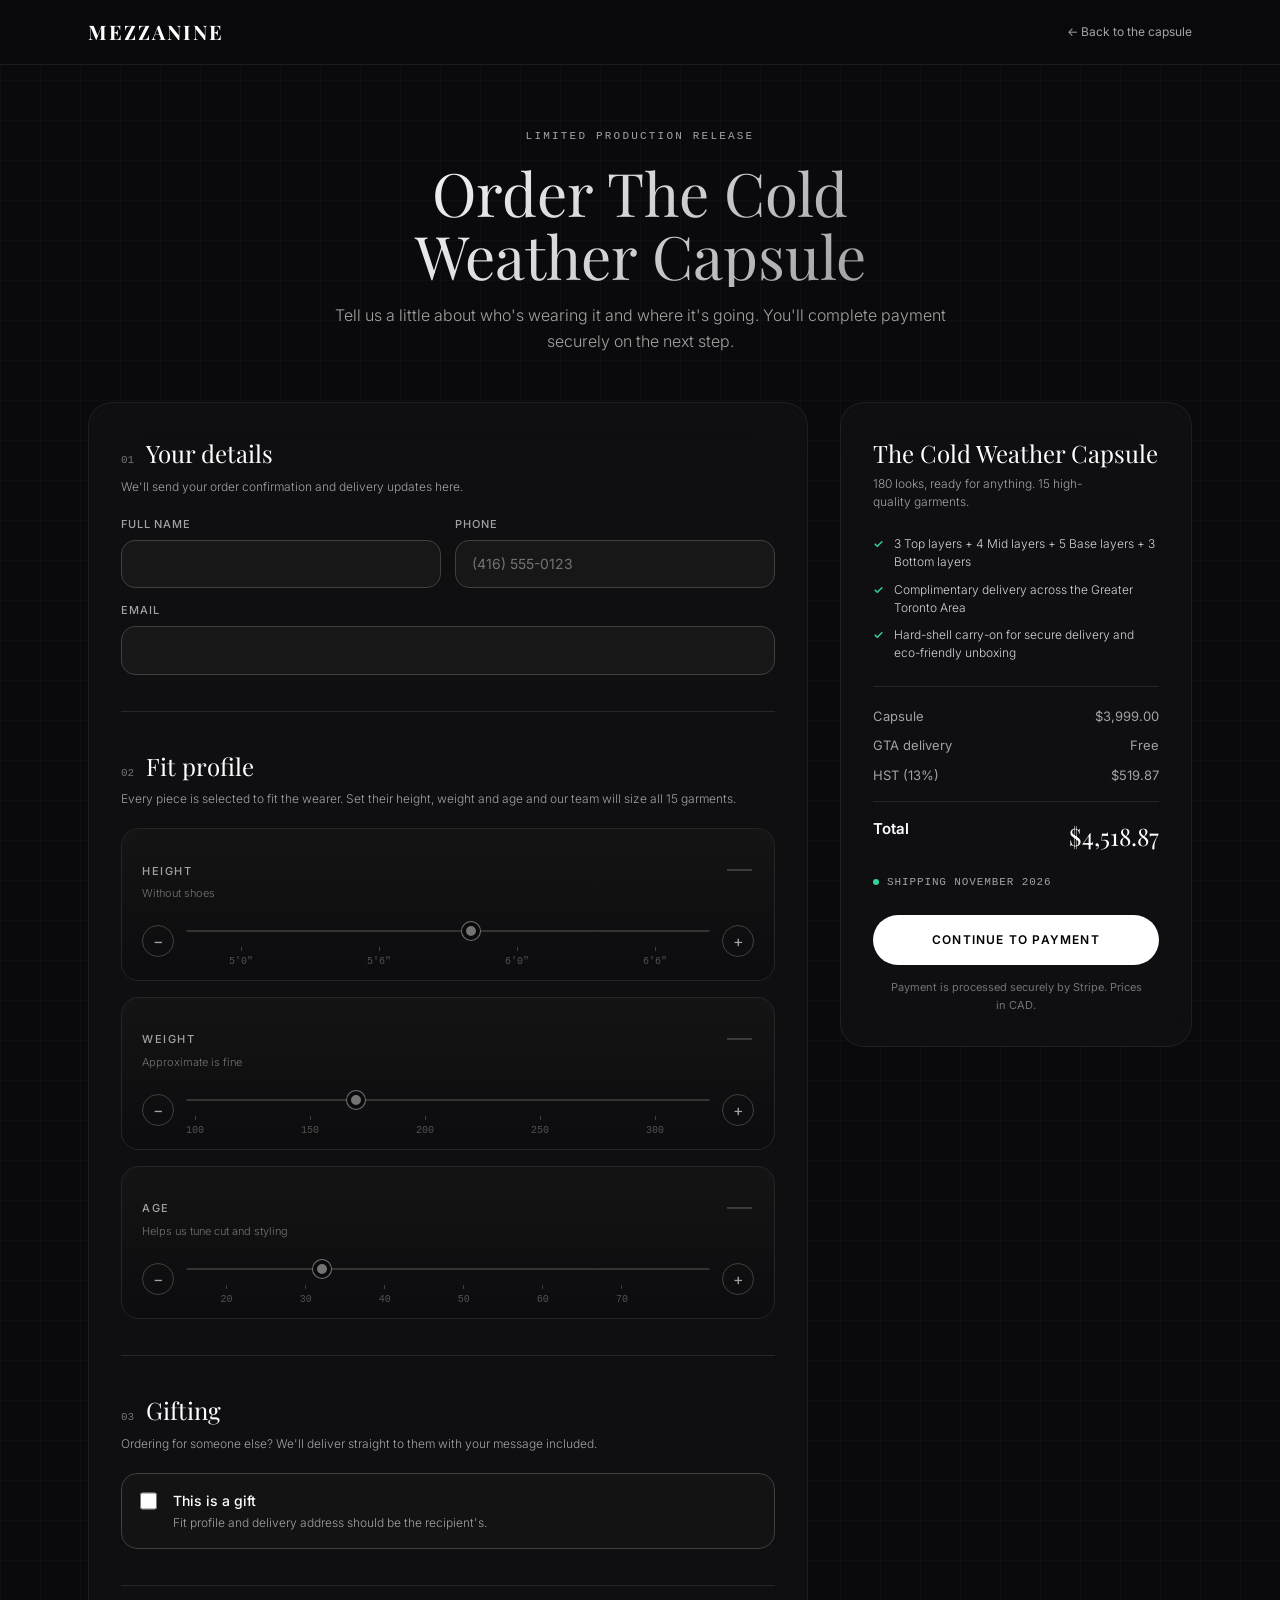
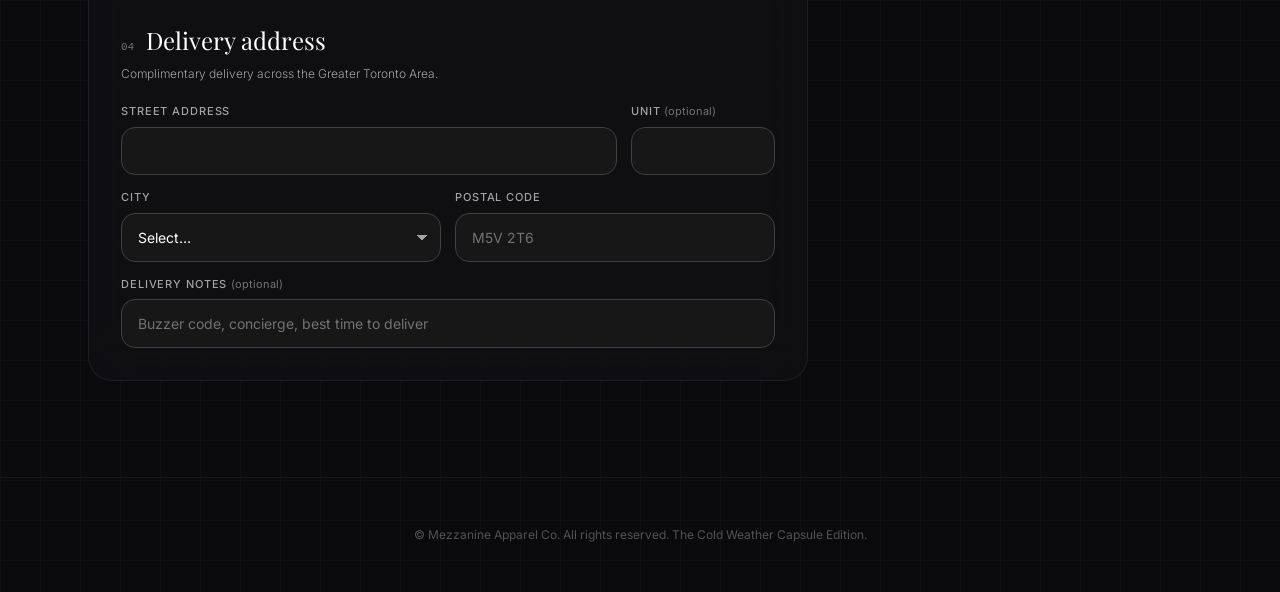
==== order.html @ 104a698f "Add files via upload" ====
<!DOCTYPE html>
<html lang="en">
<head>
    <meta charset="UTF-8">
    <meta name="robots" content="noindex, nofollow">
    <meta name="viewport" content="width=device-width, initial-scale=1.0">
    <title>Order — Mezzanine Cold Weather Capsule</title>
    <link rel="preconnect" href="https://fonts.googleapis.com">
    <link rel="preconnect" href="https://fonts.gstatic.com" crossorigin>
    <link href="https://fonts.googleapis.com/css2?family=Instrument+Serif:ital@0;1&family=Inter:wght@300;400;500;600;700&family=Playfair+Display:ital,wght@0,400;0,600;0,700;1,400&display=swap" rel="stylesheet">
    <link rel="stylesheet" href="styles.css">
    <style>
        /* Order page layout — self-contained so it doesn't depend on Tailwind classes missing from the compiled styles.css */
        .o-nav { position: sticky; top: 0; z-index: 50; }
        .o-nav-inner { max-width: 72rem; margin: 0 auto; padding: 0 1.5rem; height: 4rem; display: flex; align-items: center; justify-content: space-between; font-size: 12px; }
        .o-brand { font-family: 'Playfair Display', serif; font-size: 1.25rem; letter-spacing: .1em; font-weight: 700; color: #fff; }
        .o-back { color: #a3a3a3; transition: color .2s; }
        .o-back:hover { color: #fff; }

        .o-wrap { max-width: 72rem; margin: 0 auto; padding: 3.5rem 1.5rem 6rem; }
        .o-head { text-align: center; max-width: 40rem; margin: 0 auto 3rem; }
        .o-eyebrow { font-family: ui-monospace, SFMono-Regular, Menlo, monospace; font-size: 11px; letter-spacing: .2em; text-transform: uppercase; color: #a3a3a3; }
        .o-title { font-family: 'Playfair Display', serif; font-size: clamp(2.25rem, 6vw, 3.75rem); line-height: 1.05; margin: 1rem 0; }
        .o-sub { color: #a3a3a3; font-weight: 300; font-size: 1rem; line-height: 1.6; }

        .o-grid { display: grid; grid-template-columns: 1fr; gap: 2rem; align-items: start; }
        @media (min-width: 900px) { .o-grid { grid-template-columns: minmax(0, 1fr) 22rem; } .o-summary { position: sticky; top: 5.5rem; } }

        .o-card { border-radius: 1.5rem; padding: 2rem; }
        @media (max-width: 480px) { .o-card { padding: 1.5rem 1.25rem; } }
        .o-step + .o-step { margin-top: 2.25rem; padding-top: 2.25rem; border-top: 1px solid #262626; }
        .o-step-head { display: flex; align-items: baseline; gap: .75rem; margin-bottom: .35rem; }
        .o-step-num { font-family: ui-monospace, SFMono-Regular, Menlo, monospace; font-size: 11px; color: #737373; }
        .o-step-title { font-family: 'Playfair Display', serif; font-size: 1.5rem; color: #fff; }
        .o-step-note { font-size: 12px; color: #a3a3a3; font-weight: 300; margin-bottom: 1.25rem; line-height: 1.6; }

        .o-row { display: grid; gap: .875rem; grid-template-columns: 1fr; }
        .o-row + .o-row { margin-top: .875rem; }
        @media (min-width: 560px) {
            .o-row.c2 { grid-template-columns: 1fr 1fr; }
            .o-row.c3 { grid-template-columns: 1fr 1fr 1fr; }
            .o-row.c-addr { grid-template-columns: 1fr 9rem; }
        }
        .o-field label { display: block; font-size: 11px; letter-spacing: .08em; text-transform: uppercase; color: #a3a3a3; margin-bottom: .45rem; font-weight: 500; }
        .o-field .opt { text-transform: none; letter-spacing: 0; color: #737373; font-weight: 400; }
        .o-input { width: 100%; padding: .8rem 1rem; border-radius: .875rem; background: #171717; border: 1px solid #404040; color: #fff; font-size: 14px; font-family: inherit; transition: border-color .2s; -webkit-appearance: none; appearance: none; }
        .o-input::placeholder { color: #737373; }
        .o-input:focus { outline: none; border-color: #fff; }
        .o-input[aria-invalid="true"] { border-color: #f87171; }
        select.o-input { background-image: linear-gradient(45deg, transparent 50%, #a3a3a3 50%), linear-gradient(135deg, #a3a3a3 50%, transparent 50%); background-position: calc(100% - 18px) 50%, calc(100% - 13px) 50%; background-size: 5px 5px; background-repeat: no-repeat; padding-right: 2.25rem; }
        textarea.o-input { resize: vertical; min-height: 6rem; line-height: 1.5; }
        .o-unit { position: relative; }
        .o-unit .o-input { padding-right: 3rem; }
        .o-unit span { position: absolute; right: 1rem; top: 50%; transform: translateY(-50%); font-size: 12px; color: #737373; pointer-events: none; }
        .o-err { font-size: 12px; color: #f87171; margin-top: .4rem; display: none; }
        .o-err.show { display: block; }

        .o-toggle { display: flex; gap: 1rem; align-items: flex-start; padding: 1rem 1.1rem; border-radius: 1rem; border: 1px solid #404040; background: rgba(23,23,23,.6); cursor: pointer; transition: border-color .2s; }
        .o-toggle:hover { border-color: #737373; }
        .o-toggle input { width: 1.1rem; height: 1.1rem; margin-top: .15rem; accent-color: #fff; flex-shrink: 0; }
        .o-toggle strong { display: block; color: #fff; font-weight: 500; font-size: 14px; }
        .o-toggle small { display: block; color: #a3a3a3; font-weight: 300; font-size: 12px; margin-top: .2rem; line-height: 1.5; }
        .o-gift { display: none; margin-top: 1rem; }
        .o-gift.show { display: block; }
        .o-count { text-align: right; font-size: 11px; color: #737373; margin-top: .35rem; }

        .o-sum-title { font-family: 'Playfair Display', serif; font-size: 1.5rem; color: #fff; }
        .o-sum-sub { font-size: 12px; color: #a3a3a3; margin-top: .25rem; font-weight: 300; }
        .o-list { list-style: none; padding: 0; margin: 1.5rem 0; font-size: 12px; color: #d4d4d4; font-weight: 300; }
        .o-list li { display: flex; gap: .6rem; align-items: flex-start; }
        .o-list li + li { margin-top: .6rem; }
        .o-list li::before { content: "✓"; color: #34d399; font-weight: 600; }
        .o-lines { border-top: 1px solid #262626; padding-top: 1.25rem; font-size: 13px; }
        .o-line { display: flex; justify-content: space-between; color: #a3a3a3; }
        .o-line + .o-line { margin-top: .6rem; }
        .o-line.total { color: #fff; font-size: 15px; font-weight: 600; border-top: 1px solid #262626; padding-top: 1rem; margin-top: 1rem; }
        .o-line.total span:last-child { font-family: 'Playfair Display', serif; font-size: 1.5rem; font-weight: 400; }
        .o-ship { margin-top: 1.25rem; font-family: ui-monospace, SFMono-Regular, Menlo, monospace; font-size: 11px; letter-spacing: .08em; text-transform: uppercase; color: #a3a3a3; display: flex; align-items: center; gap: .5rem; }
        .o-ship::before { content: ""; width: 6px; height: 6px; border-radius: 99px; background: #34d399; }

        .o-btn { display: block; width: 100%; margin-top: 1.5rem; background: #fff; color: #000; font-weight: 600; font-size: 12px; letter-spacing: .1em; text-transform: uppercase; padding: 1rem 1.5rem; border-radius: 999px; border: 0; cursor: pointer; font-family: inherit; transition: background .2s, opacity .2s; }
        .o-btn:hover { background: #e5e5e5; }
        .o-btn:disabled { opacity: .5; cursor: wait; }
        .o-fine { font-size: 11px; color: #737373; text-align: center; margin-top: .9rem; line-height: 1.6; }
        .o-status { display: none; margin-top: 1rem; padding: .9rem 1rem; border-radius: .875rem; font-size: 12px; line-height: 1.55; }
        .o-status.show { display: block; }
        .o-status.warn { background: rgba(245,158,11,.08); border: 1px solid rgba(245,158,11,.3); color: #fcd34d; }
        .o-status.err { background: rgba(248,113,113,.08); border: 1px solid rgba(248,113,113,.3); color: #fca5a5; }

        /* Fit profile — slider measures */
        .fp { display: grid; gap: 1rem; }
        .fp-card { position: relative; padding: 1.25rem 1.25rem 1rem; border-radius: 1.1rem; border: 1px solid #262626; background: linear-gradient(180deg, rgba(23,23,23,.75), rgba(12,12,14,.75)); transition: border-color .25s; }
        .fp-card:focus-within { border-color: #525252; }
        .fp-card.invalid { border-color: rgba(248,113,113,.6); }
        .fp-top { display: flex; justify-content: space-between; align-items: flex-end; gap: 1rem; }
        .fp-label { font-size: 11px; letter-spacing: .14em; text-transform: uppercase; color: #a3a3a3; font-weight: 500; }
        .fp-hint { display: block; margin-top: .35rem; font-size: 11px; color: #737373; font-weight: 300; letter-spacing: 0; text-transform: none; }
        .fp-read { text-align: right; line-height: 1; }
        .fp-main { font-family: 'Playfair Display', serif; font-size: 2.1rem; color: #fff; font-variant-numeric: lining-nums tabular-nums; transition: opacity .2s; }
        .fp-main small { font-family: Inter, sans-serif; font-size: 12px; color: #a3a3a3; margin-left: .2rem; font-weight: 400; }
        .fp-alt { margin-top: .45rem; font-family: ui-monospace, SFMono-Regular, Menlo, monospace; font-size: 11px; letter-spacing: .08em; color: #737373; }
        .fp-card:not(.set) .fp-main { color: #525252; }
        .fp-card:not(.set) .fp-alt { visibility: hidden; }

        .fp-ctrl { display: flex; align-items: center; gap: .75rem; margin-top: 1.1rem; }
        .fp-step { flex-shrink: 0; width: 2rem; height: 2rem; border-radius: 99px; border: 1px solid #404040; background: transparent; color: #a3a3a3; font-size: 16px; line-height: 1; cursor: pointer; transition: all .2s; font-family: inherit; }
        .fp-step:hover { border-color: #a3a3a3; color: #fff; }
        .fp-track { position: relative; flex: 1; padding-bottom: 1.35rem; }
        .fp-range { --pct: 50%; width: 100%; height: 1.5rem; margin: 0; background: transparent; -webkit-appearance: none; appearance: none; cursor: pointer; display: block; }
        .fp-range:focus { outline: none; }
        .fp-range::-webkit-slider-runnable-track { height: 2px; border-radius: 2px; background: linear-gradient(90deg, #e5e5e5 0 var(--pct), #333 var(--pct) 100%); }
        .fp-range::-moz-range-track { height: 2px; border-radius: 2px; background: #333; }
        .fp-range::-moz-range-progress { height: 2px; background: #e5e5e5; }
        .fp-range::-webkit-slider-thumb { -webkit-appearance: none; width: 18px; height: 18px; margin-top: -8px; border-radius: 99px; background: #fff; border: 4px solid #0a0a0c; box-shadow: 0 0 0 1px #fff, 0 4px 14px rgba(0,0,0,.5); transition: transform .15s; }
        .fp-range::-moz-range-thumb { width: 10px; height: 10px; border-radius: 99px; background: #fff; border: 4px solid #0a0a0c; box-shadow: 0 0 0 1px #fff; }
        .fp-range:active::-webkit-slider-thumb, .fp-range:focus-visible::-webkit-slider-thumb { transform: scale(1.15); }
        .fp-card:not(.set) .fp-range::-webkit-slider-runnable-track { background: #333; }
        .fp-card:not(.set) .fp-range::-moz-range-progress { background: transparent; }
        .fp-card:not(.set) .fp-range::-webkit-slider-thumb { background: #737373; box-shadow: 0 0 0 1px #737373; animation: fp-pulse 2.4s ease-in-out infinite; }
        .fp-card:not(.set) .fp-range::-moz-range-thumb { background: #737373; box-shadow: 0 0 0 1px #737373; }
        @keyframes fp-pulse { 0%,100% { box-shadow: 0 0 0 1px #737373, 0 0 0 0 rgba(255,255,255,.25); } 50% { box-shadow: 0 0 0 1px #737373, 0 0 0 8px rgba(255,255,255,0); } }
        .fp-ticks { position: absolute; left: 9px; right: 9px; bottom: 0; height: 1.1rem; pointer-events: none; }
        .fp-tick { position: absolute; top: 0; transform: translateX(-50%); font-family: ui-monospace, SFMono-Regular, Menlo, monospace; font-size: 10px; color: #525252; white-space: nowrap; }
        .fp-tick::before { content: ""; display: block; width: 1px; height: 4px; background: #404040; margin: 0 auto 3px; }
        @media (max-width: 480px) { .fp-tick.minor { display: none; } .fp-main { font-size: 1.8rem; } }
        .fp-err { font-size: 12px; color: #f87171; margin-top: .25rem; display: none; }
        .fp-err.show { display: block; }

        .o-foot { padding: 3rem 1.5rem; border-top: 1px solid #171717; text-align: center; font-size: 12px; color: #525252; }
        .sr-only { position: absolute; width: 1px; height: 1px; padding: 0; margin: -1px; overflow: hidden; clip: rect(0,0,0,0); border: 0; }
    </style>
</head>
<body class="editorial-grid">

    <nav class="o-nav glass-nav">
        <div class="o-nav-inner">
            <a href="index.html" class="o-brand">MEZZANINE</a>
            <a href="index.html" class="o-back">← Back to the capsule</a>
        </div>
    </nav>

    <main class="o-wrap">
        <header class="o-head">
            <span class="o-eyebrow">Limited Production Release</span>
            <h1 class="o-title text-gradient-serif">Order The Cold Weather Capsule</h1>
            <p class="o-sub">Tell us a little about who's wearing it and where it's going. You'll complete payment securely on the next step.</p>
        </header>

        <form id="order-form" novalidate>
            <div class="o-grid">

                <!-- Left: details -->
                <div class="o-card glass-panel">

                    <section class="o-step">
                        <div class="o-step-head"><span class="o-step-num">01</span><h2 class="o-step-title">Your details</h2></div>
                        <p class="o-step-note">We'll send your order confirmation and delivery updates here.</p>
                        <div class="o-row c2">
                            <div class="o-field">
                                <label for="name">Full name</label>
                                <input class="o-input" id="name" name="name" autocomplete="name" required>
                                <p class="o-err" data-for="name">Please enter your name.</p>
                            </div>
                            <div class="o-field">
                                <label for="phone">Phone</label>
                                <input class="o-input" id="phone" name="phone" type="tel" autocomplete="tel" required placeholder="(416) 555-0123">
                                <p class="o-err" data-for="phone">Please enter a phone number for delivery.</p>
                            </div>
                        </div>
                        <div class="o-row">
                            <div class="o-field">
                                <label for="email">Email</label>
                                <input class="o-input" id="email" name="email" type="email" autocomplete="email" required>
                                <p class="o-err" data-for="email">Please enter a valid email address.</p>
                            </div>
                        </div>
                    </section>

                    <section class="o-step">
                        <div class="o-step-head"><span class="o-step-num">02</span><h2 class="o-step-title">Fit profile</h2></div>
                        <p class="o-step-note" id="fit-note">Every piece is selected to fit the wearer. Set their height, weight and age and our team will size all 15 garments.</p>
                        <div class="fp">
                            <div class="fp-card" id="fp-height" data-key="height">
                                <div class="fp-top">
                                    <label class="fp-label" for="height">Height<span class="fp-hint">Without shoes</span></label>
                                    <div class="fp-read" aria-hidden="true">
                                        <div class="fp-main" id="height-main">—</div>
                                        <div class="fp-alt" id="height-alt">&nbsp;</div>
                                    </div>
                                </div>
                                <div class="fp-ctrl">
                                    <button type="button" class="fp-step" data-dir="-1" aria-label="Decrease height">−</button>
                                    <div class="fp-track">
                                        <input type="range" class="fp-range" id="height" min="58" max="80" step="1" value="70">
                                        <div class="fp-ticks" id="height-ticks"></div>
                                    </div>
                                    <button type="button" class="fp-step" data-dir="1" aria-label="Increase height">+</button>
                                </div>
                                <p class="fp-err" data-for="height">Please set height.</p>
                            </div>
                            <div class="fp-card" id="fp-weight" data-key="weight">
                                <div class="fp-top">
                                    <label class="fp-label" for="weight">Weight<span class="fp-hint">Approximate is fine</span></label>
                                    <div class="fp-read" aria-hidden="true">
                                        <div class="fp-main" id="weight-main">—</div>
                                        <div class="fp-alt" id="weight-alt">&nbsp;</div>
                                    </div>
                                </div>
                                <div class="fp-ctrl">
                                    <button type="button" class="fp-step" data-dir="-1" aria-label="Decrease weight">−</button>
                                    <div class="fp-track">
                                        <input type="range" class="fp-range" id="weight" min="100" max="320" step="1" value="170">
                                        <div class="fp-ticks" id="weight-ticks"></div>
                                    </div>
                                    <button type="button" class="fp-step" data-dir="1" aria-label="Increase weight">+</button>
                                </div>
                                <p class="fp-err" data-for="weight">Please set weight.</p>
                            </div>
                            <div class="fp-card" id="fp-age" data-key="age">
                                <div class="fp-top">
                                    <label class="fp-label" for="age">Age<span class="fp-hint">Helps us tune cut and styling</span></label>
                                    <div class="fp-read" aria-hidden="true">
                                        <div class="fp-main" id="age-main">—</div>
                                        <div class="fp-alt" id="age-alt">&nbsp;</div>
                                    </div>
                                </div>
                                <div class="fp-ctrl">
                                    <button type="button" class="fp-step" data-dir="-1" aria-label="Decrease age">−</button>
                                    <div class="fp-track">
                                        <input type="range" class="fp-range" id="age" min="16" max="80" step="1" value="32">
                                        <div class="fp-ticks" id="age-ticks"></div>
                                    </div>
                                    <button type="button" class="fp-step" data-dir="1" aria-label="Increase age">+</button>
                                </div>
                                <p class="fp-err" data-for="age">Please set age.</p>
                            </div>
                        </div>
                    </section>

                    <section class="o-step">
                        <div class="o-step-head"><span class="o-step-num">03</span><h2 class="o-step-title">Gifting</h2></div>
                        <p class="o-step-note">Ordering for someone else? We'll deliver straight to them with your message included.</p>
                        <label class="o-toggle" for="is_gift">
                            <input type="checkbox" id="is_gift" name="is_gift">
                            <span><strong>This is a gift</strong><small>Fit profile and delivery address should be the recipient's.</small></span>
                        </label>
                        <div class="o-gift" id="gift-fields">
                            <div class="o-row">
                                <div class="o-field">
                                    <label for="recipient">Recipient's name</label>
                                    <input class="o-input" id="recipient" name="gift_recipient">
                                    <p class="o-err" data-for="recipient">Please enter the recipient's name.</p>
                                </div>
                            </div>
                            <div class="o-row">
                                <div class="o-field">
                                    <label for="gift_message">Gift message <span class="opt">(optional)</span></label>
                                    <textarea class="o-input" id="gift_message" name="gift_message" maxlength="300" placeholder="Sorted for the season. Enjoy."></textarea>
                                    <div class="o-count"><span id="msg-count">0</span>/300</div>
                                </div>
                            </div>
                        </div>
                    </section>

                    <section class="o-step">
                        <div class="o-step-head"><span class="o-step-num">04</span><h2 class="o-step-title" id="addr-title">Delivery address</h2></div>
                        <p class="o-step-note">Complimentary delivery across the Greater Toronto Area.</p>
                        <div class="o-row c-addr">
                            <div class="o-field">
                                <label for="street">Street address</label>
                                <input class="o-input" id="street" name="street" autocomplete="address-line1" required>
                                <p class="o-err" data-for="street">Please enter a street address.</p>
                            </div>
                            <div class="o-field">
                                <label for="unit">Unit <span class="opt">(optional)</span></label>
                                <input class="o-input" id="unit" name="unit" autocomplete="address-line2">
                            </div>
                        </div>
                        <div class="o-row c2">
                            <div class="o-field">
                                <label for="city">City</label>
                                <select class="o-input" id="city" name="city" required>
                                    <option value="">Select…</option>
                                    <optgroup label="Toronto"><option>Toronto</option></optgroup>
                                    <optgroup label="Peel"><option>Mississauga</option><option>Brampton</option><option>Caledon</option></optgroup>
                                    <optgroup label="York"><option>Vaughan</option><option>Markham</option><option>Richmond Hill</option><option>Newmarket</option><option>Aurora</option><option>King</option><option>Whitchurch-Stouffville</option><option>East Gwillimbury</option><option>Georgina</option></optgroup>
                                    <optgroup label="Halton"><option>Oakville</option><option>Burlington</option><option>Milton</option><option>Halton Hills</option></optgroup>
                                    <optgroup label="Durham"><option>Pickering</option><option>Ajax</option><option>Whitby</option><option>Oshawa</option><option>Clarington</option><option>Uxbridge</option><option>Scugog</option><option>Brock</option></optgroup>
                                    <option value="outside">Outside the GTA</option>
                                </select>
                                <p class="o-err" data-for="city" id="city-err">Please select a city.</p>
                            </div>
                            <div class="o-field">
                                <label for="postal">Postal code</label>
                                <input class="o-input" id="postal" name="postal" autocomplete="postal-code" required placeholder="M5V 2T6" maxlength="7" style="text-transform:uppercase">
                                <p class="o-err" data-for="postal">Please enter a valid Ontario postal code.</p>
                            </div>
                        </div>
                        <div class="o-row">
                            <div class="o-field">
                                <label for="notes">Delivery notes <span class="opt">(optional)</span></label>
                                <input class="o-input" id="notes" name="delivery_notes" placeholder="Buzzer code, concierge, best time to deliver">
                            </div>
                        </div>
                    </section>
                </div>

                <!-- Right: summary -->
                <aside class="o-summary o-card glass-panel">
                    <h2 class="o-sum-title">The Cold Weather Capsule</h2>
                    <p class="o-sum-sub">180 looks, ready for anything. 15 high-quality garments.</p>
                    <ul class="o-list">
                        <li>3 Top layers + 4 Mid layers + 5 Base layers + 3 Bottom layers</li>
                        <li>Complimentary delivery across the Greater Toronto Area</li>
                        <li>Hard-shell carry-on for secure delivery and eco-friendly unboxing</li>
                    </ul>
                    <div class="o-lines">
                        <div class="o-line"><span>Capsule</span><span>$3,999.00</span></div>
                        <div class="o-line"><span>GTA delivery</span><span>Free</span></div>
                        <div class="o-line"><span>HST (13%)</span><span>$519.87</span></div>
                        <div class="o-line total"><span>Total</span><span>$4,518.87</span></div>
                    </div>
                    <div class="o-ship">Shipping November 2026</div>
                    <button type="submit" class="o-btn" id="submit-btn">Continue to payment</button>
                    <div class="o-status" id="status" role="alert"></div>
                    <p class="o-fine">Payment is processed securely by Stripe. Prices in CAD.</p>
                </aside>

            </div>
        </form>
    </main>

    <footer class="o-foot">© Mezzanine Apparel Co. All rights reserved. The Cold Weather Capsule Edition.</footer>

    <script>
        /* ============================================================
           SETUP — paste your two links here before going live
           ------------------------------------------------------------
           STRIPE_PAYMENT_LINK: the Payment Link URL from your Stripe
             dashboard (Payment Links → New → The Cold Weather Capsule,
             $3,999 CAD, with HST handled by Stripe Tax or a tax rate).
             e.g. 'https://buy.stripe.com/abc123XYZ'
           ORDER_DETAILS_ENDPOINT: where the fit profile / address /
             gift details are sent, e.g. a Formspree form URL
             'https://formspree.io/f/xxxxxxx'. Stripe Payment Links can't
             receive these fields, so they're sent here first, tagged with
             an order reference that also appears on the Stripe payment
             (as client_reference_id) so you can match the two.
           ============================================================ */
        const STRIPE_PAYMENT_LINK = '';
        const ORDER_DETAILS_ENDPOINT = '';

        const form = document.getElementById('order-form');
        const giftBox = document.getElementById('is_gift');
        const giftFields = document.getElementById('gift-fields');
        const statusEl = document.getElementById('status');
        const submitBtn = document.getElementById('submit-btn');
        const $ = (id) => document.getElementById(id);

        giftBox.addEventListener('change', () => {
            giftFields.classList.toggle('show', giftBox.checked);
            $('addr-title').textContent = giftBox.checked ? "Recipient's delivery address" : 'Delivery address';
            $('fit-note').textContent = giftBox.checked
                ? "Set the recipient's height, weight and age and our team will size all 15 garments for them."
                : 'Every piece is selected to fit the wearer. Set their height, weight and age and our team will size all 15 garments.';
        });

        /* ---------- Fit profile sliders ---------- */
        const ftIn = (inches) => `${Math.floor(inches / 12)}′${inches % 12}″`;
        const MEASURES = {
            height: {
                main: (v) => ftIn(v),
                alt: (v) => `${Math.round(v * 2.54)} CM`,
                ticks: [[60, '5′0″'], [66, '5′6″', true], [72, '6′0″'], [78, '6′6″', true]]
            },
            weight: {
                main: (v) => `${v}<small>lb</small>`,
                alt: (v) => `${Math.round(v * 0.45359237)} KG`,
                ticks: [[100, '100'], [150, '150', true], [200, '200'], [250, '250', true], [300, '300']]
            },
            age: {
                main: (v) => `${v}<small>yrs</small>`,
                alt: () => '&nbsp;',
                ticks: [[20, '20'], [30, '30', true], [40, '40'], [50, '50', true], [60, '60'], [70, '70', true]]
            }
        };
        const touched = { height: false, weight: false, age: false };

        function paint(key) {
            const el = $(key), v = Number(el.value), min = Number(el.min), max = Number(el.max);
            el.style.setProperty('--pct', `${((v - min) / (max - min)) * 100}%`);
            const card = $(`fp-${key}`);
            card.classList.toggle('set', touched[key]);
            $(`${key}-main`).innerHTML = touched[key] ? MEASURES[key].main(v) : '—';
            $(`${key}-alt`).innerHTML = touched[key] ? MEASURES[key].alt(v) : '&nbsp;';
            const alt = MEASURES[key].alt(v).replace('&nbsp;', '');
            el.setAttribute('aria-valuetext', touched[key] ? `${MEASURES[key].main(v).replace(/<[^>]+>/g, ' ')}${alt ? ', ' + alt.toLowerCase() : ''}` : 'not set');
        }

        function touch(key) {
            touched[key] = true;
            $(`fp-${key}`).classList.remove('invalid');
            document.querySelector(`.fp-err[data-for="${key}"]`).classList.remove('show');
            paint(key);
        }

        Object.keys(MEASURES).forEach((key) => {
            const el = $(key), min = Number(el.min), max = Number(el.max);
            $(`${key}-ticks`).innerHTML = MEASURES[key].ticks
                .map(([v, label, minor]) => `<span class="fp-tick${minor ? ' minor' : ''}" style="left:${((v - min) / (max - min)) * 100}%">${label}</span>`)
                .join('');
            el.addEventListener('input', () => touch(key));
            el.addEventListener('keydown', () => { if (!touched[key]) touch(key); });
            $(`fp-${key}`).querySelectorAll('.fp-step').forEach((btn) => {
                btn.addEventListener('click', () => {
                    if (touched[key]) el.value = Math.min(max, Math.max(min, Number(el.value) + Number(btn.dataset.dir)));
                    touch(key);
                });
            });
            paint(key);
        });

        $('gift_message').addEventListener('input', (e) => { $('msg-count').textContent = e.target.value.length; });

        $('postal').addEventListener('blur', (e) => {
            const v = e.target.value.toUpperCase().replace(/\s+/g, '');
            if (v.length === 6) e.target.value = v.slice(0, 3) + ' ' + v.slice(3);
        });

        function setError(key, inputs, show, msg) {
            const err = document.querySelector(`.o-err[data-for="${key}"]`);
            if (err) { err.classList.toggle('show', show); if (msg) err.textContent = msg; }
            inputs.forEach((el) => el.setAttribute('aria-invalid', show ? 'true' : 'false'));
            return !show;
        }

        
        function validate() {
            const checks = [];
            checks.push(setError('name', [$('name')], !$('name').value.trim()));
            checks.push(setError('phone', [$('phone')], $('phone').value.replace(/\D/g, '').length < 10));
            checks.push(setError('email', [$('email')], !/^[^\s@]+@[^\s@]+\.[^\s@]+$/.test($('email').value.trim())));
            ['height', 'weight', 'age'].forEach((key) => {
                $(`fp-${key}`).classList.toggle('invalid', !touched[key]);
                document.querySelector(`.fp-err[data-for="${key}"]`).classList.toggle('show', !touched[key]);
                checks.push(touched[key]);
            });
            checks.push(setError('recipient', [$('recipient')], giftBox.checked && !$('recipient').value.trim()));
            checks.push(setError('street', [$('street')], !$('street').value.trim()));

            const city = $('city').value;
            checks.push(setError('city', [$('city')], !city || city === 'outside',
                city === 'outside' ? 'This release delivers within the Greater Toronto Area only.' : 'Please select a city.'));

            const postal = $('postal').value.toUpperCase().replace(/\s+/g, '');
            checks.push(setError('postal', [$('postal')], !/^[KLMNP]\d[A-Z]\d[A-Z]\d$/.test(postal)));

            return checks.every(Boolean);
        }

        function orderRef() {
            const d = new Date();
            const ymd = d.getFullYear().toString().slice(2) + String(d.getMonth() + 1).padStart(2, '0') + String(d.getDate()).padStart(2, '0');
            const rand = Math.random().toString(36).slice(2, 7).toUpperCase();
            return `MZ-${ymd}-${rand}`;
        }

        function showStatus(kind, html) {
            statusEl.className = `o-status show ${kind}`;
            statusEl.innerHTML = html;
        }

        form.addEventListener('submit', async (event) => {
            event.preventDefault();
            statusEl.className = 'o-status';

            if (!validate()) {
                const first = document.querySelector('[aria-invalid="true"], .fp-card.invalid input');
                if (first) { first.focus(); first.scrollIntoView({ behavior: 'smooth', block: 'center' }); }
                return;
            }

            const ref = orderRef();
            const data = Object.fromEntries(new FormData(form).entries());
            data.is_gift = giftBox.checked ? 'yes' : 'no';
            data.postal = data.postal.toUpperCase();
            data.province = 'ON';
            const h = Number($('height').value), w = Number($('weight').value);
            data.height = `${ftIn(h).replace('′', "'").replace('″', '"')} (${Math.round(h * 2.54)} cm)`;
            data.weight = `${w} lb (${Math.round(w * 0.45359237)} kg)`;
            data.age = $('age').value;
            data.order_reference = ref;
            data.product = 'The Cold Weather Capsule — $3,999 CAD + HST';
            data._subject = `New order ${ref} — ${data.name}`;

            if (!STRIPE_PAYMENT_LINK || !ORDER_DETAILS_ENDPOINT) {
                showStatus('warn', '<strong>Checkout isn’t connected yet.</strong> Add the Stripe Payment Link and order-details endpoint at the top of the script in order.html.');
                console.log('Order details that would be sent:', data);
                return;
            }

            submitBtn.disabled = true;
            submitBtn.textContent = 'Saving your details…';

            try {
                const res = await fetch(ORDER_DETAILS_ENDPOINT, {
                    method: 'POST',
                    headers: { 'Content-Type': 'application/json', 'Accept': 'application/json' },
                    body: JSON.stringify(data)
                });
                if (!res.ok) throw new Error(`HTTP ${res.status}`);
            } catch (err) {
                submitBtn.disabled = false;
                submitBtn.textContent = 'Continue to payment';
                showStatus('err', 'We couldn’t save your order details. Please check your connection and try again.');
                return;
            }

            const url = new URL(STRIPE_PAYMENT_LINK);
            url.searchParams.set('prefilled_email', data.email);
            url.searchParams.set('client_reference_id', ref);
            submitBtn.textContent = 'Redirecting to secure checkout…';
            window.location.href = url.toString();
        });
    </script>
</body>
</html>
---- styles.css ----
*,:after,:before{--tw-border-spacing-x:0;--tw-border-spacing-y:0;--tw-translate-x:0;--tw-translate-y:0;--tw-rotate:0;--tw-skew-x:0;--tw-skew-y:0;--tw-scale-x:1;--tw-scale-y:1;--tw-pan-x: ;--tw-pan-y: ;--tw-pinch-zoom: ;--tw-scroll-snap-strictness:proximity;--tw-gradient-from-position: ;--tw-gradient-via-position: ;--tw-gradient-to-position: ;--tw-ordinal: ;--tw-slashed-zero: ;--tw-numeric-figure: ;--tw-numeric-spacing: ;--tw-numeric-fraction: ;--tw-ring-inset: ;--tw-ring-offset-width:0px;--tw-ring-offset-color:#fff;--tw-ring-color:rgba(59,130,246,.5);--tw-ring-offset-shadow:0 0 #0000;--tw-ring-shadow:0 0 #0000;--tw-shadow:0 0 #0000;--tw-shadow-colored:0 0 #0000;--tw-blur: ;--tw-brightness: ;--tw-contrast: ;--tw-grayscale: ;--tw-hue-rotate: ;--tw-invert: ;--tw-saturate: ;--tw-sepia: ;--tw-drop-shadow: ;--tw-backdrop-blur: ;--tw-backdrop-brightness: ;--tw-backdrop-contrast: ;--tw-backdrop-grayscale: ;--tw-backdrop-hue-rotate: ;--tw-backdrop-invert: ;--tw-backdrop-opacity: ;--tw-backdrop-saturate: ;--tw-backdrop-sepia: ;--tw-contain-size: ;--tw-contain-layout: ;--tw-contain-paint: ;--tw-contain-style: }::backdrop{--tw-border-spacing-x:0;--tw-border-spacing-y:0;--tw-translate-x:0;--tw-translate-y:0;--tw-rotate:0;--tw-skew-x:0;--tw-skew-y:0;--tw-scale-x:1;--tw-scale-y:1;--tw-pan-x: ;--tw-pan-y: ;--tw-pinch-zoom: ;--tw-scroll-snap-strictness:proximity;--tw-gradient-from-position: ;--tw-gradient-via-position: ;--tw-gradient-to-position: ;--tw-ordinal: ;--tw-slashed-zero: ;--tw-numeric-figure: ;--tw-numeric-spacing: ;--tw-numeric-fraction: ;--tw-ring-inset: ;--tw-ring-offset-width:0px;--tw-ring-offset-color:#fff;--tw-ring-color:rgba(59,130,246,.5);--tw-ring-offset-shadow:0 0 #0000;--tw-ring-shadow:0 0 #0000;--tw-shadow:0 0 #0000;--tw-shadow-colored:0 0 #0000;--tw-blur: ;--tw-brightness: ;--tw-contrast: ;--tw-grayscale: ;--tw-hue-rotate: ;--tw-invert: ;--tw-saturate: ;--tw-sepia: ;--tw-drop-shadow: ;--tw-backdrop-blur: ;--tw-backdrop-brightness: ;--tw-backdrop-contrast: ;--tw-backdrop-grayscale: ;--tw-backdrop-hue-rotate: ;--tw-backdrop-invert: ;--tw-backdrop-opacity: ;--tw-backdrop-saturate: ;--tw-backdrop-sepia: ;--tw-contain-size: ;--tw-contain-layout: ;--tw-contain-paint: ;--tw-contain-style: }/*! tailwindcss v3.4.19 | MIT License | https://tailwindcss.com*/*,:after,:before{box-sizing:border-box;border:0 solid #e5e7eb}:after,:before{--tw-content:""}:host,html{line-height:1.5;-webkit-text-size-adjust:100%;-moz-tab-size:4;-o-tab-size:4;tab-size:4;font-family:Inter,sans-serif;font-feature-settings:normal;font-variation-settings:normal;-webkit-tap-highlight-color:transparent}body{margin:0;line-height:inherit}hr{height:0;color:inherit;border-top-width:1px}abbr:where([title]){-webkit-text-decoration:underline dotted;text-decoration:underline dotted}h1,h2,h3,h4,h5,h6{font-size:inherit;font-weight:inherit}a{color:inherit;text-decoration:inherit}b,strong{font-weight:bolder}code,kbd,pre,samp{font-family:ui-monospace,SFMono-Regular,Menlo,Monaco,Consolas,Liberation Mono,Courier New,monospace;font-feature-settings:normal;font-variation-settings:normal;font-size:1em}small{font-size:80%}sub,sup{font-size:75%;line-height:0;position:relative;vertical-align:baseline}sub{bottom:-.25em}sup{top:-.5em}table{text-indent:0;border-color:inherit;border-collapse:collapse}button,input,optgroup,select,textarea{font-family:inherit;font-feature-settings:inherit;font-variation-settings:inherit;font-size:100%;font-weight:inherit;line-height:inherit;letter-spacing:inherit;color:inherit;margin:0;padding:0}button,select{text-transform:none}button,input:where([type=button]),input:where([type=reset]),input:where([type=submit]){-webkit-appearance:button;background-color:transparent;background-image:none}:-moz-focusring{outline:auto}:-moz-ui-invalid{box-shadow:none}progress{vertical-align:baseline}::-webkit-inner-spin-button,::-webkit-outer-spin-button{height:auto}[type=search]{-webkit-appearance:textfield;outline-offset:-2px}::-webkit-search-decoration{-webkit-appearance:none}::-webkit-file-upload-button{-webkit-appearance:button;font:inherit}summary{display:list-item}blockquote,dd,dl,figure,h1,h2,h3,h4,h5,h6,hr,p,pre{margin:0}fieldset{margin:0}fieldset,legend{padding:0}menu,ol,ul{list-style:none;margin:0;padding:0}dialog{padding:0}textarea{resize:vertical}input::-moz-placeholder,textarea::-moz-placeholder{opacity:1;color:#9ca3af}input::placeholder,textarea::placeholder{opacity:1;color:#9ca3af}[role=button],button{cursor:pointer}:disabled{cursor:default}audio,canvas,embed,iframe,img,object,svg,video{display:block;vertical-align:middle}img,video{max-width:100%;height:auto}[hidden]:where(:not([hidden=until-found])){display:none}.container{width:100%}@media (min-width:640px){.container{max-width:640px}}@media (min-width:768px){.container{max-width:768px}}@media (min-width:1024px){.container{max-width:1024px}}@media (min-width:1280px){.container{max-width:1280px}}@media (min-width:1536px){.container{max-width:1536px}}.pointer-events-none{pointer-events:none}.fixed{position:fixed}.absolute{position:absolute}.relative{position:relative}.-right-12{right:-3rem}.-right-24{right:-6rem}.-top-12{top:-3rem}.-top-24{top:-6rem}.left-0{left:0}.left-1\/2{left:50%}.right-0{right:0}.top-0{top:0}.top-1\/3{top:33.333333%}.z-10{z-index:10}.z-50{z-index:50}.mx-auto{margin-left:auto;margin-right:auto}.mb-1{margin-bottom:.25rem}.mb-2{margin-bottom:.5rem}.mb-6{margin-bottom:1.5rem}.mt-0\.5{margin-top:.125rem}.mt-1{margin-top:.25rem}.mt-16{margin-top:4rem}.mt-3{margin-top:.75rem}.block{display:block}.flex{display:flex}.inline-flex{display:inline-flex}.grid{display:grid}.hidden{display:none}.h-1\.5{height:.375rem}.h-16{height:4rem}.h-2{height:.5rem}.h-3{height:.75rem}.h-4{height:1rem}.h-40{height:10rem}.h-5{height:1.25rem}.h-72{height:18rem}.h-\[700px\]{height:700px}.h-full{height:100%}.max-h-0{max-height:0}.min-h-screen{min-height:100vh}.w-1\.5{width:.375rem}.w-2{width:.5rem}.w-3{width:.75rem}.w-4{width:1rem}.w-40{width:10rem}.w-5{width:1.25rem}.w-72{width:18rem}.w-\[1px\]{width:1px}.w-\[40\%\]{width:40%}.w-\[70\%\]{width:70%}.w-\[700px\]{width:700px}.w-fit{width:-moz-fit-content;width:fit-content}.w-full{width:100%}.max-w-2xl{max-width:42rem}.max-w-3xl{max-width:48rem}.max-w-4xl{max-width:56rem}.max-w-5xl{max-width:64rem}.max-w-6xl{max-width:72rem}.max-w-7xl{max-width:80rem}.max-w-xl{max-width:36rem}.shrink-0{flex-shrink:0}.-translate-x-1\/2{--tw-translate-x:-50%}.-translate-x-1\/2,.-translate-y-1\/2{transform:translate(var(--tw-translate-x),var(--tw-translate-y)) rotate(var(--tw-rotate)) skewX(var(--tw-skew-x)) skewY(var(--tw-skew-y)) scaleX(var(--tw-scale-x)) scaleY(var(--tw-scale-y))}.-translate-y-1\/2{--tw-translate-y:-50%}.rotate-180{--tw-rotate:180deg}.rotate-180,.transform{transform:translate(var(--tw-translate-x),var(--tw-translate-y)) rotate(var(--tw-rotate)) skewX(var(--tw-skew-x)) skewY(var(--tw-skew-y)) scaleX(var(--tw-scale-x)) scaleY(var(--tw-scale-y))}@keyframes ping{75%,to{transform:scale(2);opacity:0}}.animate-ping{animation:ping 1s cubic-bezier(0,0,.2,1) infinite}@keyframes pulseSlow{0%,to{opacity:.2;transform:scale(1)}50%{opacity:.38;transform:scale(1.08)}}.animate-pulse-slow{animation:pulseSlow 9s ease-in-out infinite}.grid-cols-1{grid-template-columns:repeat(1,minmax(0,1fr))}.grid-cols-2{grid-template-columns:repeat(2,minmax(0,1fr))}.flex-col{flex-direction:column}.items-start{align-items:flex-start}.items-end{align-items:flex-end}.items-center{align-items:center}.justify-center{justify-content:center}.justify-between{justify-content:space-between}.gap-12{gap:3rem}.gap-2{gap:.5rem}.gap-3{gap:.75rem}.gap-4{gap:1rem}.gap-6{gap:1.5rem}.gap-8{gap:2rem}.space-x-8>:not([hidden])~:not([hidden]){--tw-space-x-reverse:0;margin-right:calc(2rem*var(--tw-space-x-reverse));margin-left:calc(2rem*(1 - var(--tw-space-x-reverse)))}.space-y-12>:not([hidden])~:not([hidden]){--tw-space-y-reverse:0;margin-top:calc(3rem*(1 - var(--tw-space-y-reverse)));margin-bottom:calc(3rem*var(--tw-space-y-reverse))}.space-y-16>:not([hidden])~:not([hidden]){--tw-space-y-reverse:0;margin-top:calc(4rem*(1 - var(--tw-space-y-reverse)));margin-bottom:calc(4rem*var(--tw-space-y-reverse))}.space-y-2>:not([hidden])~:not([hidden]){--tw-space-y-reverse:0;margin-top:calc(.5rem*(1 - var(--tw-space-y-reverse)));margin-bottom:calc(.5rem*var(--tw-space-y-reverse))}.space-y-3>:not([hidden])~:not([hidden]){--tw-space-y-reverse:0;margin-top:calc(.75rem*(1 - var(--tw-space-y-reverse)));margin-bottom:calc(.75rem*var(--tw-space-y-reverse))}.space-y-4>:not([hidden])~:not([hidden]){--tw-space-y-reverse:0;margin-top:calc(1rem*(1 - var(--tw-space-y-reverse)));margin-bottom:calc(1rem*var(--tw-space-y-reverse))}.space-y-5>:not([hidden])~:not([hidden]){--tw-space-y-reverse:0;margin-top:calc(1.25rem*(1 - var(--tw-space-y-reverse)));margin-bottom:calc(1.25rem*var(--tw-space-y-reverse))}.space-y-6>:not([hidden])~:not([hidden]){--tw-space-y-reverse:0;margin-top:calc(1.5rem*(1 - var(--tw-space-y-reverse)));margin-bottom:calc(1.5rem*var(--tw-space-y-reverse))}.space-y-8>:not([hidden])~:not([hidden]){--tw-space-y-reverse:0;margin-top:calc(2rem*(1 - var(--tw-space-y-reverse)));margin-bottom:calc(2rem*var(--tw-space-y-reverse))}.overflow-hidden{overflow:hidden}.scroll-smooth{scroll-behavior:smooth}.rounded-2xl{border-radius:1rem}.rounded-3xl{border-radius:1.5rem}.rounded-full{border-radius:9999px}.rounded-xl{border-radius:.75rem}.border{border-width:1px}.border-b{border-bottom-width:1px}.border-t{border-top-width:1px}.border-amber-500\/20{border-color:rgba(245,158,11,.2)}.border-neutral-500{--tw-border-opacity:1;border-color:rgb(115 115 115/var(--tw-border-opacity,1))}.border-neutral-600{--tw-border-opacity:1;border-color:rgb(82 82 82/var(--tw-border-opacity,1))}.border-neutral-700{--tw-border-opacity:1;border-color:rgb(64 64 64/var(--tw-border-opacity,1))}.border-neutral-700\/60{border-color:rgba(64,64,64,.6)}.border-neutral-800{--tw-border-opacity:1;border-color:rgb(38 38 38/var(--tw-border-opacity,1))}.border-neutral-800\/80{border-color:rgba(38,38,38,.8)}.border-neutral-900{--tw-border-opacity:1;border-color:rgb(23 23 23/var(--tw-border-opacity,1))}.border-white\/20{border-color:hsla(0,0%,100%,.2)}.bg-\[\#141414\]{--tw-bg-opacity:1;background-color:rgb(20 20 20/var(--tw-bg-opacity,1))}.bg-\[\#1E2A44\]{--tw-bg-opacity:1;background-color:rgb(30 42 68/var(--tw-bg-opacity,1))}.bg-\[\#3A3A3E\]{--tw-bg-opacity:1;background-color:rgb(58 58 62/var(--tw-bg-opacity,1))}.bg-\[\#5A5A60\]{--tw-bg-opacity:1;background-color:rgb(90 90 96/var(--tw-bg-opacity,1))}.bg-\[\#5C4632\]{--tw-bg-opacity:1;background-color:rgb(92 70 50/var(--tw-bg-opacity,1))}.bg-\[\#6E7B4C\]{--tw-bg-opacity:1;background-color:rgb(110 123 76/var(--tw-bg-opacity,1))}.bg-\[\#8B8B90\]{--tw-bg-opacity:1;background-color:rgb(139 139 144/var(--tw-bg-opacity,1))}.bg-\[\#C2D9ED\]{--tw-bg-opacity:1;background-color:rgb(194 217 237/var(--tw-bg-opacity,1))}.bg-amber-500\/10{background-color:rgba(245,158,11,.1)}.bg-emerald-400{--tw-bg-opacity:1;background-color:rgb(52 211 153/var(--tw-bg-opacity,1))}.bg-emerald-500\/10{background-color:rgba(16,185,129,.1)}.bg-neutral-700{--tw-bg-opacity:1;background-color:rgb(64 64 64/var(--tw-bg-opacity,1))}.bg-neutral-800{--tw-bg-opacity:1;background-color:rgb(38 38 38/var(--tw-bg-opacity,1))}.bg-neutral-900{--tw-bg-opacity:1;background-color:rgb(23 23 23/var(--tw-bg-opacity,1))}.bg-neutral-900\/60{background-color:hsla(0,0%,9%,.6)}.bg-neutral-900\/80{background-color:hsla(0,0%,9%,.8)}.bg-neutral-900\/90{background-color:hsla(0,0%,9%,.9)}.bg-neutral-950\/60{background-color:hsla(0,0%,4%,.6)}.bg-neutral-950\/80{background-color:hsla(0,0%,4%,.8)}.bg-slate-800\/20{background-color:rgba(30,41,59,.2)}.bg-white{--tw-bg-opacity:1;background-color:rgb(255 255 255/var(--tw-bg-opacity,1))}.bg-gradient-to-b{background-image:linear-gradient(to bottom,var(--tw-gradient-stops))}.bg-gradient-to-r{background-image:linear-gradient(to right,var(--tw-gradient-stops))}.from-amber-500{--tw-gradient-from:#f59e0b var(--tw-gradient-from-position);--tw-gradient-to:rgba(245,158,11,0) var(--tw-gradient-to-position);--tw-gradient-stops:var(--tw-gradient-from),var(--tw-gradient-to)}.from-black{--tw-gradient-from:#000 var(--tw-gradient-from-position);--tw-gradient-to:transparent var(--tw-gradient-to-position);--tw-gradient-stops:var(--tw-gradient-from),var(--tw-gradient-to)}.from-blue-500{--tw-gradient-from:#3b82f6 var(--tw-gradient-from-position);--tw-gradient-to:rgba(59,130,246,0) var(--tw-gradient-to-position);--tw-gradient-stops:var(--tw-gradient-from),var(--tw-gradient-to)}.from-neutral-900{--tw-gradient-from:#171717 var(--tw-gradient-from-position);--tw-gradient-to:hsla(0,0%,9%,0) var(--tw-gradient-to-position);--tw-gradient-stops:var(--tw-gradient-from),var(--tw-gradient-to)}.via-neutral-950{--tw-gradient-to:hsla(0,0%,4%,0) var(--tw-gradient-to-position);--tw-gradient-stops:var(--tw-gradient-from),#0a0a0a var(--tw-gradient-via-position),var(--tw-gradient-to)}.to-black{--tw-gradient-to:#000 var(--tw-gradient-to-position)}.to-emerald-500{--tw-gradient-to:#10b981 var(--tw-gradient-to-position)}.to-indigo-500{--tw-gradient-to:#6366f1 var(--tw-gradient-to-position)}.to-neutral-900{--tw-gradient-to:#171717 var(--tw-gradient-to-position)}.p-2{padding:.5rem}.p-2\.5{padding:.625rem}.p-3{padding:.75rem}.p-4{padding:1rem}.p-5{padding:1.25rem}.p-6{padding:1.5rem}.p-8{padding:2rem}.px-2\.5{padding-left:.625rem;padding-right:.625rem}.px-3{padding-left:.75rem;padding-right:.75rem}.px-4{padding-left:1rem;padding-right:1rem}.px-5{padding-left:1.25rem;padding-right:1.25rem}.px-6{padding-left:1.5rem;padding-right:1.5rem}.px-8{padding-left:2rem;padding-right:2rem}.py-1{padding-top:.25rem;padding-bottom:.25rem}.py-12{padding-top:3rem;padding-bottom:3rem}.py-2{padding-top:.5rem;padding-bottom:.5rem}.py-24{padding-top:6rem;padding-bottom:6rem}.py-28{padding-top:7rem;padding-bottom:7rem}.py-3{padding-top:.75rem;padding-bottom:.75rem}.py-3\.5{padding-top:.875rem;padding-bottom:.875rem}.pb-16{padding-bottom:4rem}.pb-4{padding-bottom:1rem}.pb-5{padding-bottom:1.25rem}.pb-6{padding-bottom:1.5rem}.pt-2{padding-top:.5rem}.pt-28{padding-top:7rem}.pt-4{padding-top:1rem}.text-left{text-align:left}.text-center{text-align:center}.text-right{text-align:right}.font-mono{font-family:ui-monospace,SFMono-Regular,Menlo,Monaco,Consolas,Liberation Mono,Courier New,monospace}.font-sans{font-family:Inter,sans-serif}.font-serif{font-family:Playfair Display,serif}.text-2xl{font-size:1.5rem;line-height:2rem}.text-3xl{font-size:1.875rem;line-height:2.25rem}.text-4xl{font-size:2.25rem;line-height:2.5rem}.text-5xl{font-size:3rem;line-height:1}.text-6xl{font-size:3.75rem;line-height:1}.text-\[10px\]{font-size:10px}.text-\[11px\]{font-size:11px}.text-base{font-size:1rem;line-height:1.5rem}.text-lg{font-size:1.125rem;line-height:1.75rem}.text-sm{font-size:.875rem;line-height:1.25rem}.text-xl{font-size:1.25rem;line-height:1.75rem}.text-xs{font-size:.75rem;line-height:1rem}.font-bold{font-weight:700}.font-light{font-weight:300}.font-medium{font-weight:500}.font-normal{font-weight:400}.font-semibold{font-weight:600}.uppercase{text-transform:uppercase}.italic{font-style:italic}.leading-\[1\.02\]{line-height:1.02}.leading-relaxed{line-height:1.625}.leading-tight{line-height:1.25}.tracking-\[0\.25em\]{letter-spacing:.25em}.tracking-\[0\.2em\]{letter-spacing:.2em}.tracking-tight{letter-spacing:-.025em}.tracking-wide{letter-spacing:.025em}.tracking-wider{letter-spacing:.05em}.tracking-widest{letter-spacing:.1em}.text-amber-400{--tw-text-opacity:1;color:rgb(251 191 36/var(--tw-text-opacity,1))}.text-black{--tw-text-opacity:1;color:rgb(0 0 0/var(--tw-text-opacity,1))}.text-emerald-400{--tw-text-opacity:1;color:rgb(52 211 153/var(--tw-text-opacity,1))}.text-neutral-300{--tw-text-opacity:1;color:rgb(212 212 212/var(--tw-text-opacity,1))}.text-neutral-400{--tw-text-opacity:1;color:rgb(163 163 163/var(--tw-text-opacity,1))}.text-neutral-500{--tw-text-opacity:1;color:rgb(115 115 115/var(--tw-text-opacity,1))}.text-neutral-600{--tw-text-opacity:1;color:rgb(82 82 82/var(--tw-text-opacity,1))}.text-rose-400{--tw-text-opacity:1;color:rgb(251 113 133/var(--tw-text-opacity,1))}.text-rose-500{--tw-text-opacity:1;color:rgb(244 63 94/var(--tw-text-opacity,1))}.text-sky-400{--tw-text-opacity:1;color:rgb(56 189 248/var(--tw-text-opacity,1))}.text-white{--tw-text-opacity:1;color:rgb(255 255 255/var(--tw-text-opacity,1))}.antialiased{-webkit-font-smoothing:antialiased;-moz-osx-font-smoothing:grayscale}.placeholder-neutral-500::-moz-placeholder{--tw-placeholder-opacity:1;color:rgb(115 115 115/var(--tw-placeholder-opacity,1))}.placeholder-neutral-500::placeholder{--tw-placeholder-opacity:1;color:rgb(115 115 115/var(--tw-placeholder-opacity,1))}.opacity-60{opacity:.6}.shadow-2xl{--tw-shadow:0 25px 50px -12px rgba(0,0,0,.25);--tw-shadow-colored:0 25px 50px -12px var(--tw-shadow-color);box-shadow:var(--tw-ring-offset-shadow,0 0 #0000),var(--tw-ring-shadow,0 0 #0000),var(--tw-shadow)}.blur{--tw-blur:blur(8px)}.blur,.blur-2xl{filter:var(--tw-blur) var(--tw-brightness) var(--tw-contrast) var(--tw-grayscale) var(--tw-hue-rotate) var(--tw-invert) var(--tw-saturate) var(--tw-sepia) var(--tw-drop-shadow)}.blur-2xl{--tw-blur:blur(40px)}.blur-3xl{--tw-blur:blur(64px)}.blur-3xl,.blur-\[150px\]{filter:var(--tw-blur) var(--tw-brightness) var(--tw-contrast) var(--tw-grayscale) var(--tw-hue-rotate) var(--tw-invert) var(--tw-saturate) var(--tw-sepia) var(--tw-drop-shadow)}.blur-\[150px\]{--tw-blur:blur(150px)}.backdrop-filter{-webkit-backdrop-filter:var(--tw-backdrop-blur) var(--tw-backdrop-brightness) var(--tw-backdrop-contrast) var(--tw-backdrop-grayscale) var(--tw-backdrop-hue-rotate) var(--tw-backdrop-invert) var(--tw-backdrop-opacity) var(--tw-backdrop-saturate) var(--tw-backdrop-sepia);backdrop-filter:var(--tw-backdrop-blur) var(--tw-backdrop-brightness) var(--tw-backdrop-contrast) var(--tw-backdrop-grayscale) var(--tw-backdrop-hue-rotate) var(--tw-backdrop-invert) var(--tw-backdrop-opacity) var(--tw-backdrop-saturate) var(--tw-backdrop-sepia)}.transition{transition-property:color,background-color,border-color,text-decoration-color,fill,stroke,opacity,box-shadow,transform,filter,-webkit-backdrop-filter;transition-property:color,background-color,border-color,text-decoration-color,fill,stroke,opacity,box-shadow,transform,filter,backdrop-filter;transition-property:color,background-color,border-color,text-decoration-color,fill,stroke,opacity,box-shadow,transform,filter,backdrop-filter,-webkit-backdrop-filter;transition-timing-function:cubic-bezier(.4,0,.2,1);transition-duration:.15s}.transition-all{transition-property:all;transition-timing-function:cubic-bezier(.4,0,.2,1);transition-duration:.15s}.transition-transform{transition-property:transform;transition-timing-function:cubic-bezier(.4,0,.2,1);transition-duration:.15s}.duration-300{transition-duration:.3s}.ease-in-out{transition-timing-function:cubic-bezier(.4,0,.2,1)}body{background-color:#0a0a0c;color:#f2f2f7;font-family:Inter,sans-serif;overflow-x:hidden;-webkit-font-smoothing:antialiased}.font-serif-italic{font-family:"Instrument Serif",serif;font-style:italic}.glass-panel{background:rgba(18,18,22,.7);backdrop-filter:blur(24px);-webkit-backdrop-filter:blur(24px);border:1px solid hsla(0,0%,100%,.07)}.glass-nav{background:rgba(10,10,12,.85);backdrop-filter:blur(16px);-webkit-backdrop-filter:blur(16px);border-bottom:1px solid hsla(0,0%,100%,.08)}.text-gradient-serif{background:linear-gradient(135deg,#fff,#d1d1d6 50%,#8e8e93);-webkit-background-clip:text;-webkit-text-fill-color:transparent}.text-gradient-gold{background:linear-gradient(135deg,#fff5df,#e6c665 50%,#997a15);-webkit-background-clip:text;-webkit-text-fill-color:transparent}.editorial-grid{background-size:40px 40px;background-image:linear-gradient(90deg,hsla(0,0%,100%,.02) 1px,transparent 0),linear-gradient(180deg,hsla(0,0%,100%,.02) 1px,transparent 0)}::-webkit-scrollbar{width:6px}::-webkit-scrollbar-track{background:#0a0a0c}::-webkit-scrollbar-thumb{background:#222226;border-radius:3px}.hover\:border-neutral-700:hover{--tw-border-opacity:1;border-color:rgb(64 64 64/var(--tw-border-opacity,1))}.hover\:bg-neutral-200:hover{--tw-bg-opacity:1;background-color:rgb(229 229 229/var(--tw-bg-opacity,1))}.hover\:bg-neutral-900:hover{--tw-bg-opacity:1;background-color:rgb(23 23 23/var(--tw-bg-opacity,1))}.hover\:text-white:hover{--tw-text-opacity:1;color:rgb(255 255 255/var(--tw-text-opacity,1))}.focus\:border-white:focus{--tw-border-opacity:1;border-color:rgb(255 255 255/var(--tw-border-opacity,1))}.focus\:outline-none:focus{outline:2px solid transparent;outline-offset:2px}@media (min-width:640px){.sm\:w-auto{width:auto}.sm\:grid-cols-4{grid-template-columns:repeat(4,minmax(0,1fr))}.sm\:flex-row{flex-direction:row}}@media (min-width:768px){.md\:inline{display:inline}.md\:flex{display:flex}.md\:grid-cols-2{grid-template-columns:repeat(2,minmax(0,1fr))}.md\:grid-cols-3{grid-template-columns:repeat(3,minmax(0,1fr))}.md\:grid-cols-4{grid-template-columns:repeat(4,minmax(0,1fr))}.md\:flex-row{flex-direction:row}.md\:justify-start{justify-content:flex-start}.md\:border-l{border-left-width:1px}.md\:border-t-0{border-top-width:0}.md\:p-10{padding:2.5rem}.md\:p-12{padding:3rem}.md\:p-16{padding:4rem}.md\:p-6{padding:1.5rem}.md\:px-6{padding-left:1.5rem;padding-right:1.5rem}.md\:pb-6{padding-bottom:1.5rem}.md\:pl-6{padding-left:1.5rem}.md\:pt-0{padding-top:0}.md\:text-left{text-align:left}.md\:text-right{text-align:right}.md\:text-2xl{font-size:1.5rem;line-height:2rem}.md\:text-5xl{font-size:3rem;line-height:1}.md\:text-6xl{font-size:3.75rem;line-height:1}.md\:text-8xl{font-size:6rem;line-height:1}.md\:text-lg{font-size:1.125rem;line-height:1.75rem}}
/* Look number caption overlaid on the lookbook photo */
.look-caption{position:absolute;left:0;right:0;bottom:0;display:flex;flex-direction:column;gap:.3rem;padding:3.5rem 1.25rem 1.1rem;background:linear-gradient(to top,rgba(0,0,0,.72),rgba(0,0,0,.35) 55%,transparent);pointer-events:none}
.look-caption-title{font-family:"Instrument Serif",serif;font-size:1.875rem;line-height:1.05;color:#fff;text-shadow:0 1px 10px rgba(0,0,0,.35)}
.look-caption-desc{font-family:Inter,sans-serif;font-size:.75rem;line-height:1.45;font-weight:400;color:rgba(255,255,255,.82);text-shadow:0 1px 6px rgba(0,0,0,.4)}
@media (min-width:768px){.look-caption-title{font-size:2.125rem}.look-caption-desc{font-size:.8125rem}}

/* Lookbook: dropdown selectors + photo */
.layer-col{display:grid;grid-template-columns:4.75rem 1fr;align-items:center;gap:.5rem}
.layer-col>:not([hidden])~:not([hidden]){margin-top:0}
.layer-col>div:first-child>span:last-child{display:none}
.layer-col [id$="-selector"]{display:none}
.layer-select{display:block;width:100%;min-width:0;-webkit-appearance:none;appearance:none;background:rgba(23,23,23,.8) url("data:image/svg+xml,%3Csvg xmlns='http://www.w3.org/2000/svg' width='12' height='12' viewBox='0 0 24 24' fill='none' stroke='%23a3a3a3' stroke-width='2' stroke-linecap='round' stroke-linejoin='round'%3E%3Cpath d='m6 9 6 6 6-6'/%3E%3C/svg%3E") no-repeat right .65rem center;border:1px solid #404040;border-radius:.75rem;padding:.65rem 2rem .65rem .75rem;color:#fff;font-family:Inter,sans-serif;font-size:16px;line-height:1.2;text-overflow:ellipsis;cursor:pointer;transition:border-color .15s}
.layer-select:hover{border-color:#737373}
.layer-select:focus{outline:none;border-color:#a3a3a3}
.layer-select option{background:#171717;color:#fff}
.lookbook-panel .layer-grid{grid-template-columns:1fr;gap:.625rem}
.look-stage{display:flex;justify-content:center}
.look-frame{position:relative;width:100%;max-width:560px}
.look-photo{position:relative;aspect-ratio:1/1;width:100%;border-radius:1rem;overflow:hidden;background:#171717}
.look-photo img{width:100%;height:100%;object-fit:cover}
@media (max-width:767px){.lookbook-panel{padding:1rem}.lookbook-panel>:not([hidden])~:not([hidden]){margin-top:1.25rem}.look-photo{border-radius:.75rem}}
/* Desktop: selectors on the left, photo on the right */
@media (min-width:900px){
.lookbook-panel{display:grid;grid-template-columns:minmax(300px,380px) minmax(0,1fr);gap:2.5rem;align-items:center}
.lookbook-panel>:not([hidden])~:not([hidden]){margin-top:0}
.lookbook-panel .layer-grid{gap:1.25rem}
.layer-col{grid-template-columns:1fr;gap:.5rem}
.look-stage{justify-content:flex-end}
.look-frame{max-width:600px}
}

/* Random-look button on the photo */
.look-shuffle{position:absolute;top:.85rem;right:.85rem;z-index:2;display:flex;align-items:center;justify-content:center;width:2.75rem;height:2.75rem;border-radius:9999px;color:#fff;background:rgba(10,10,12,.45);border:1px solid rgba(255,255,255,.22);-webkit-backdrop-filter:blur(10px);backdrop-filter:blur(10px);cursor:pointer;transition:background .2s,border-color .2s,transform .2s}
.look-shuffle:hover{background:rgba(10,10,12,.65);border-color:rgba(255,255,255,.45);transform:scale(1.05)}
.look-shuffle:focus-visible{outline:2px solid #fff;outline-offset:2px}
.look-shuffle.spin svg{animation:lookSpin .5s ease-out}
@keyframes lookSpin{from{transform:rotate(0)}to{transform:rotate(360deg)}}
@media (prefers-reduced-motion:reduce){.look-shuffle.spin svg{animation:none}}

/* Line-break tuning */
h1,h2,h3{text-wrap:balance}
p{text-wrap:pretty}
.nowrap{white-space:nowrap}
.meter-label{flex-wrap:wrap;column-gap:.75rem;row-gap:.15rem}
.meter-label>span{white-space:nowrap}
.meter-label>span:last-child{margin-left:auto}
@media (max-width:639px){
.math-head{flex-direction:column;align-items:flex-start;gap:.5rem}
.math-cards{gap:.75rem}
.math-cards>div{padding:1rem}
.math-cards>div>div:first-child{font-size:1.25rem;line-height:1.3}
.price-head{flex-direction:column;gap:1rem}
.price-head>.text-right{text-align:left}
}

/* Occasion tags under the lookbook intro */
.occasion-row{display:flex;flex-wrap:wrap;justify-content:center;gap:.5rem;padding-top:.75rem;max-width:40rem;margin-left:auto;margin-right:auto}
.occasion-row span{font-family:ui-monospace,SFMono-Regular,Menlo,monospace;font-size:10.5px;letter-spacing:.08em;text-transform:uppercase;color:#a3a3a3;padding:.35rem .7rem;border:1px solid #262626;border-radius:9999px;background:rgba(23,23,23,.6);white-space:nowrap}
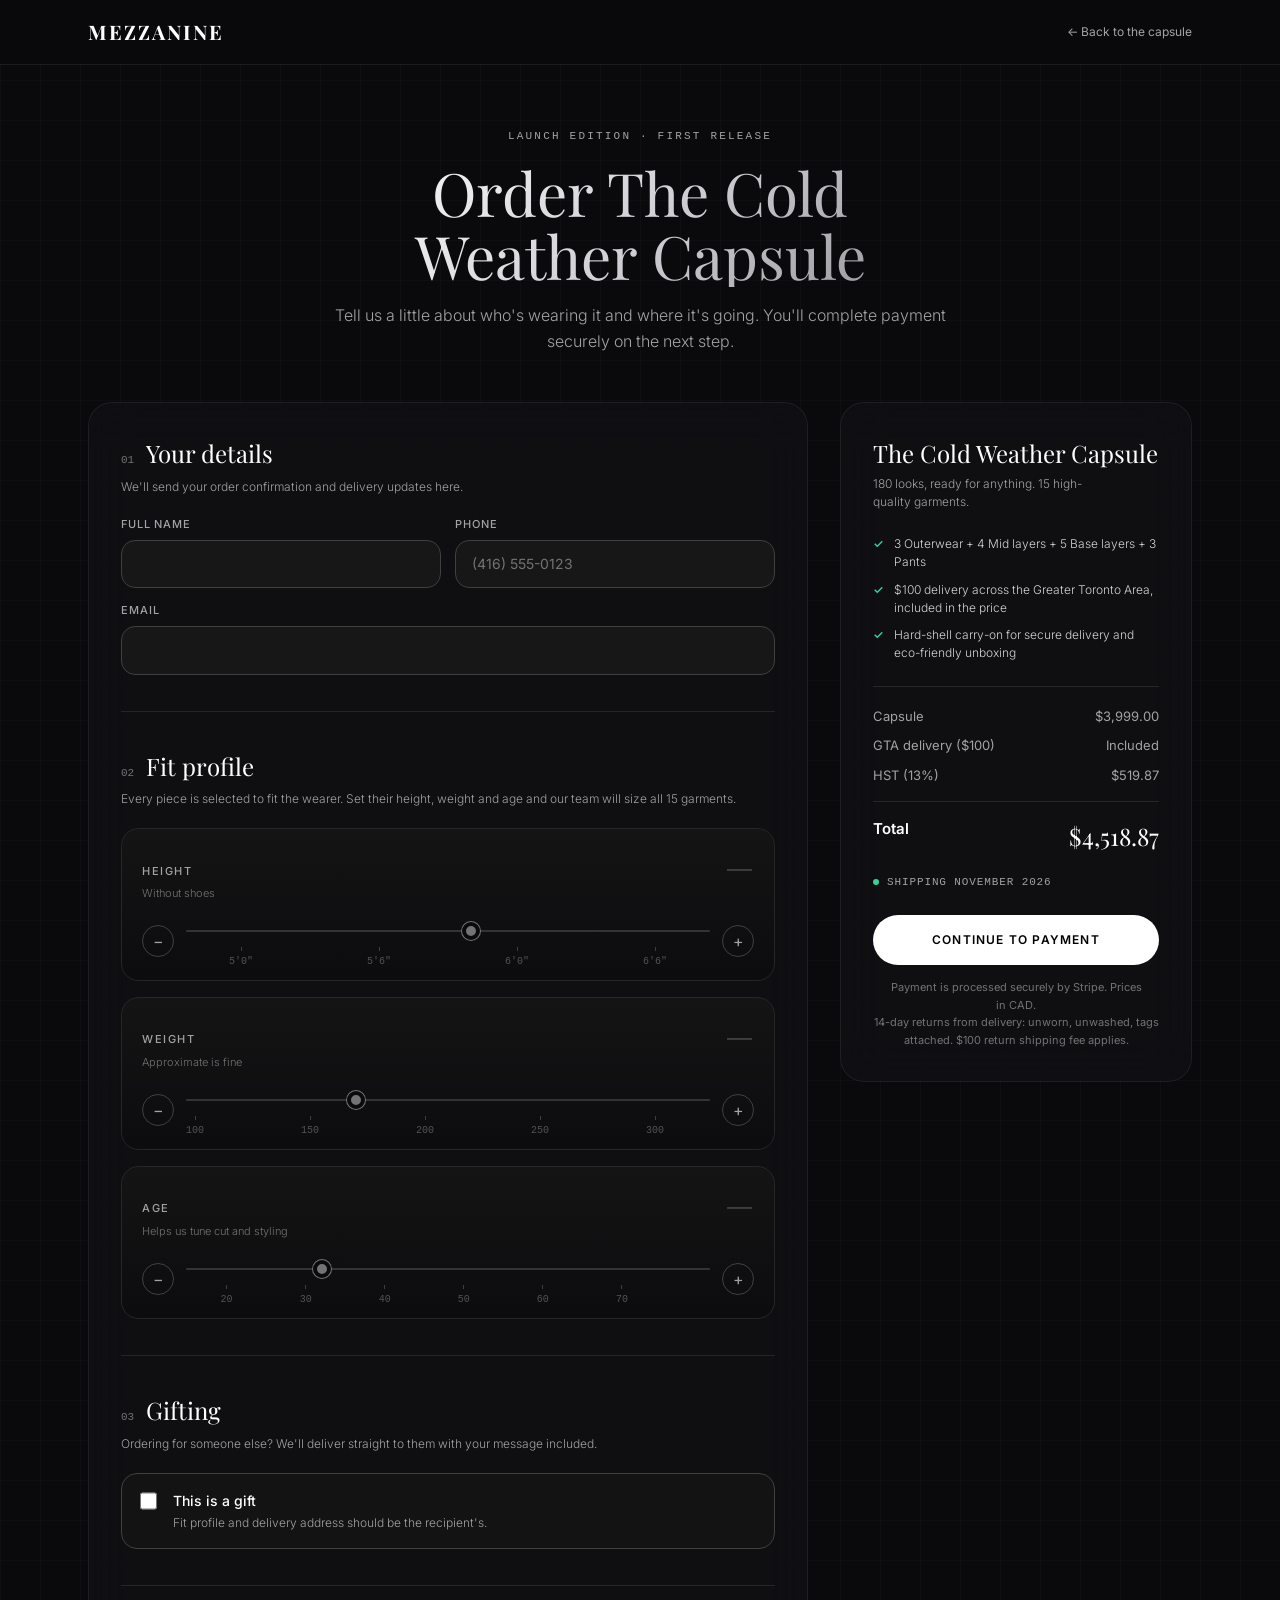
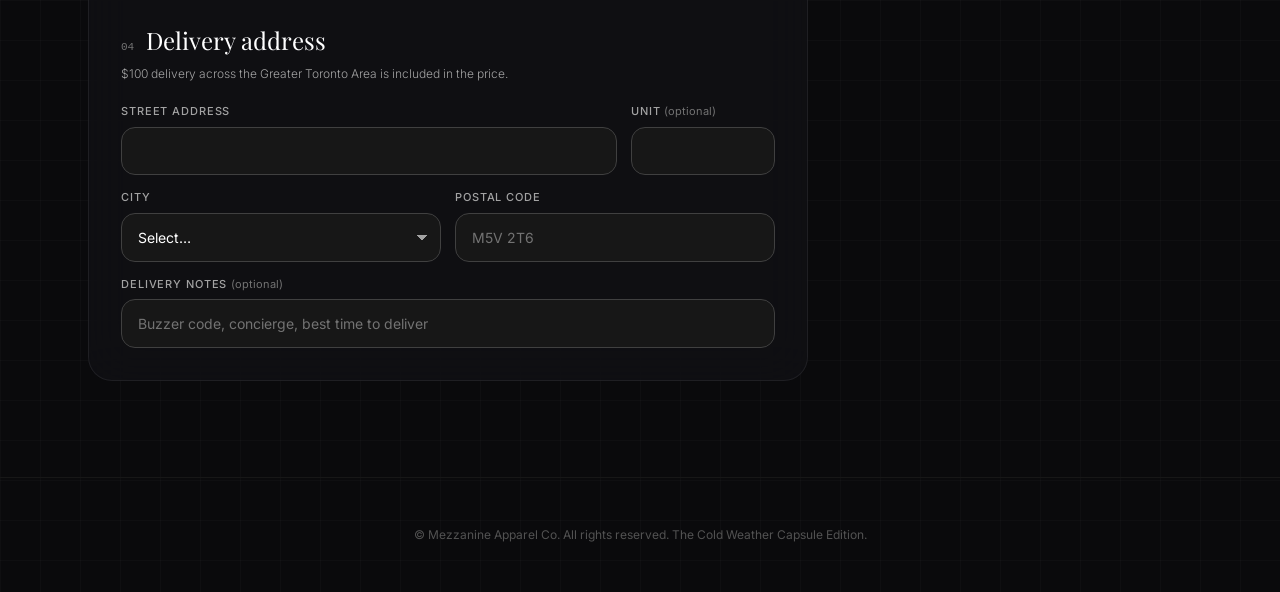
==== commit 6d56f46f: "Add files via upload" ====
--- a/order.html
+++ b/order.html
@@ -62,6 +62,8 @@
         .o-toggle small { display: block; color: #a3a3a3; font-weight: 300; font-size: 12px; margin-top: .2rem; line-height: 1.5; }
         .o-gift { display: none; margin-top: 1rem; }
         .o-gift.show { display: block; }
+        .o-hint { margin-top: .5rem; font-size: .75rem; color: #737373; font-weight: 300; }
+        .o-hint + .o-row { margin-top: .875rem; }
         .o-count { text-align: right; font-size: 11px; color: #737373; margin-top: .35rem; }
 
         .o-sum-title { font-family: 'Playfair Display', serif; font-size: 1.5rem; color: #fff; }
@@ -141,7 +143,7 @@
 
     <main class="o-wrap">
         <header class="o-head">
-            <span class="o-eyebrow">Limited Production Release</span>
+            <span class="o-eyebrow">Launch Edition · First Release</span>
             <h1 class="o-title text-gradient-serif">Order The Cold Weather Capsule</h1>
             <p class="o-sub">Tell us a little about who's wearing it and where it's going. You'll complete payment securely on the next step.</p>
         </header>
@@ -245,13 +247,19 @@
                             <span><strong>This is a gift</strong><small>Fit profile and delivery address should be the recipient's.</small></span>
                         </label>
                         <div class="o-gift" id="gift-fields">
-                            <div class="o-row">
+                            <div class="o-row c2">
                                 <div class="o-field">
                                     <label for="recipient">Recipient's name</label>
                                     <input class="o-input" id="recipient" name="gift_recipient">
                                     <p class="o-err" data-for="recipient">Please enter the recipient's name.</p>
                                 </div>
-                            </div>
+                                <div class="o-field">
+                                    <label for="recipient_email">Recipient's email</label>
+                                    <input class="o-input" id="recipient_email" name="gift_recipient_email" type="email" autocomplete="off">
+                                    <p class="o-err" data-for="recipient_email">Please enter the recipient's email so they can confirm their size.</p>
+                                </div>
+                            </div>
+                            <p class="o-hint">We'll email the recipient to confirm their size before anything ships.</p>
                             <div class="o-row">
                                 <div class="o-field">
                                     <label for="gift_message">Gift message <span class="opt">(optional)</span></label>
@@ -264,7 +272,7 @@
 
                     <section class="o-step">
                         <div class="o-step-head"><span class="o-step-num">04</span><h2 class="o-step-title" id="addr-title">Delivery address</h2></div>
-                        <p class="o-step-note">Complimentary delivery across the Greater Toronto Area.</p>
+                        <p class="o-step-note">$100 delivery across the Greater Toronto Area is included in the price.</p>
                         <div class="o-row c-addr">
                             <div class="o-field">
                                 <label for="street">Street address</label>
@@ -310,20 +318,20 @@
                     <h2 class="o-sum-title">The Cold Weather Capsule</h2>
                     <p class="o-sum-sub">180 looks, ready for anything. 15 high-quality garments.</p>
                     <ul class="o-list">
-                        <li>3 Top layers + 4 Mid layers + 5 Base layers + 3 Bottom layers</li>
-                        <li>Complimentary delivery across the Greater Toronto Area</li>
+                        <li>3 Outerwear + 4 Mid layers + 5 Base layers + 3 Pants</li>
+                        <li>$100 delivery across the Greater Toronto Area, included in the price</li>
                         <li>Hard-shell carry-on for secure delivery and eco-friendly unboxing</li>
                     </ul>
                     <div class="o-lines">
                         <div class="o-line"><span>Capsule</span><span>$3,999.00</span></div>
-                        <div class="o-line"><span>GTA delivery</span><span>Free</span></div>
+                        <div class="o-line"><span>GTA delivery ($100)</span><span>Included</span></div>
                         <div class="o-line"><span>HST (13%)</span><span>$519.87</span></div>
                         <div class="o-line total"><span>Total</span><span>$4,518.87</span></div>
                     </div>
                     <div class="o-ship">Shipping November 2026</div>
                     <button type="submit" class="o-btn" id="submit-btn">Continue to payment</button>
                     <div class="o-status" id="status" role="alert"></div>
-                    <p class="o-fine">Payment is processed securely by Stripe. Prices in CAD.</p>
+                    <p class="o-fine">Payment is processed securely by Stripe. Prices in CAD.<br>14-day returns from delivery: unworn, unwashed, tags attached. $100 return shipping fee applies.</p>
                 </aside>
 
             </div>
@@ -446,6 +454,8 @@
                 checks.push(touched[key]);
             });
             checks.push(setError('recipient', [$('recipient')], giftBox.checked && !$('recipient').value.trim()));
+            const recEmail = $('recipient_email').value.trim();
+            checks.push(setError('recipient_email', [$('recipient_email')], giftBox.checked && !/^[^\s@]+@[^\s@]+\.[^\s@]+$/.test(recEmail)));
             checks.push(setError('street', [$('street')], !$('street').value.trim()));
 
             const city = $('city').value;
--- a/styles.css
+++ b/styles.css
@@ -46,7 +46,7 @@
 .meter-label>span{white-space:nowrap}
 .meter-label>span:last-child{margin-left:auto}
 @media (max-width:639px){
-.math-head{flex-direction:column;align-items:flex-start;gap:.5rem}
+.math-head{flex-direction:column;align-items:center;gap:.5rem}
 .math-cards{gap:.75rem}
 .math-cards>div{padding:1rem}
 .math-cards>div>div:first-child{font-size:1.25rem;line-height:1.3}
@@ -57,3 +57,11 @@
 /* Occasion tags under the lookbook intro */
 .occasion-row{display:flex;flex-wrap:wrap;justify-content:center;gap:.5rem;padding-top:.75rem;max-width:40rem;margin-left:auto;margin-right:auto}
 .occasion-row span{font-family:ui-monospace,SFMono-Regular,Menlo,monospace;font-size:10.5px;letter-spacing:.08em;text-transform:uppercase;color:#a3a3a3;padding:.35rem .7rem;border:1px solid #262626;border-radius:9999px;background:rgba(23,23,23,.6);white-space:nowrap}
+.math-head-center{display:flex;flex-direction:column;align-items:center;text-align:center;gap:.35rem;margin-bottom:1.75rem}
+.math-equation{display:flex;flex-wrap:wrap;justify-content:center;align-items:baseline;column-gap:.6rem;row-gap:.1rem;margin-top:.6rem}
+.math-eq-formula{font-family:ui-monospace,SFMono-Regular,Menlo,monospace;font-size:.8rem;letter-spacing:.04em;color:#fbbf24;white-space:nowrap}
+.occasion-spin-window{display:inline-block;height:2.1rem;overflow:hidden;vertical-align:bottom;text-align:left;transition:width .38s cubic-bezier(.4,0,.2,1);-webkit-mask-image:linear-gradient(180deg,transparent,#000 22%,#000 78%,transparent);mask-image:linear-gradient(180deg,transparent,#000 22%,#000 78%,transparent)}
+.occasion-spin-word{display:inline-block;font-family:"Instrument Serif","Playfair Display",serif;font-style:italic;font-size:1.6rem;line-height:2.1rem;color:#fbbf24;white-space:nowrap;transform:translateY(0);opacity:1;transition:transform .38s cubic-bezier(.4,0,.2,1),opacity .38s ease}
+.occasion-spin-word.is-leaving{transform:translateY(-100%);opacity:0}
+.occasion-spin-word.is-entering{transform:translateY(100%);opacity:0;transition:none}
+@media (min-width:768px){.math-eq-formula{font-size:.9rem}.occasion-spin-window{height:2.4rem}.occasion-spin-word{font-size:1.9rem;line-height:2.4rem}}
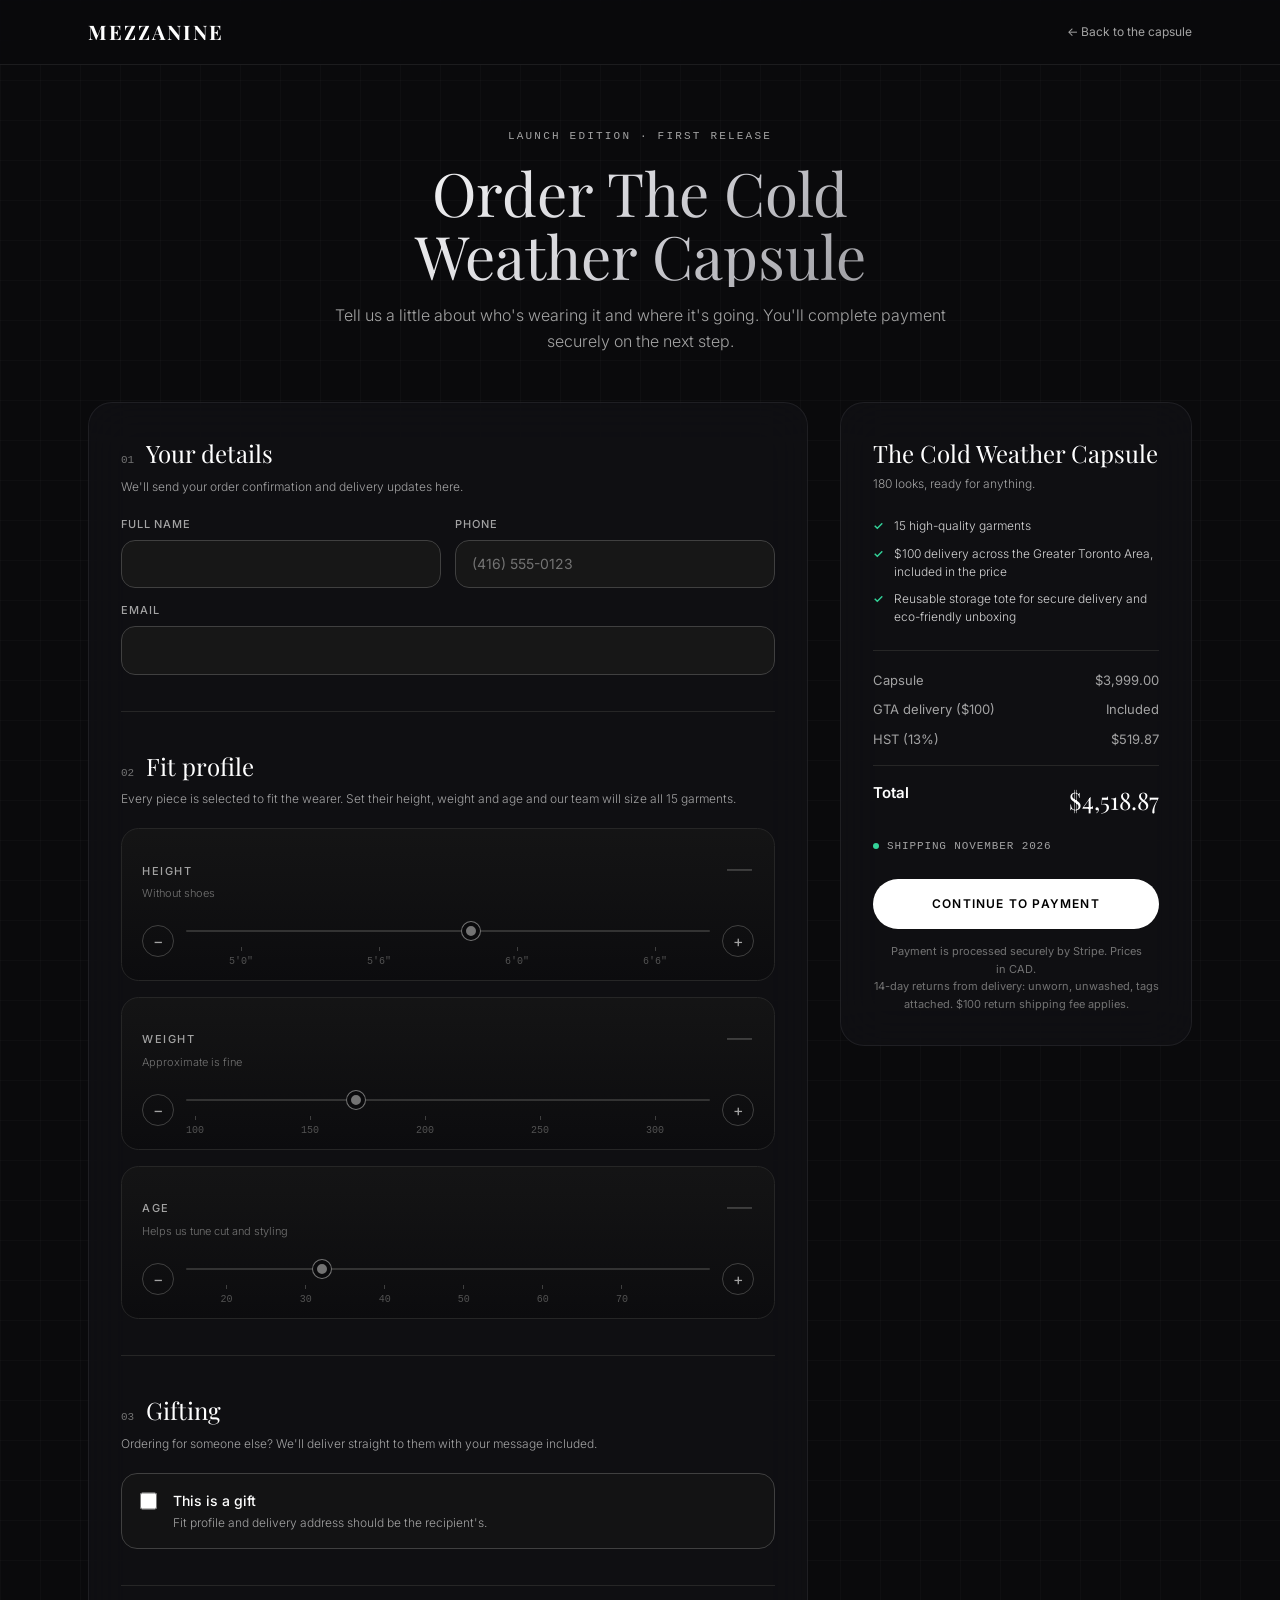
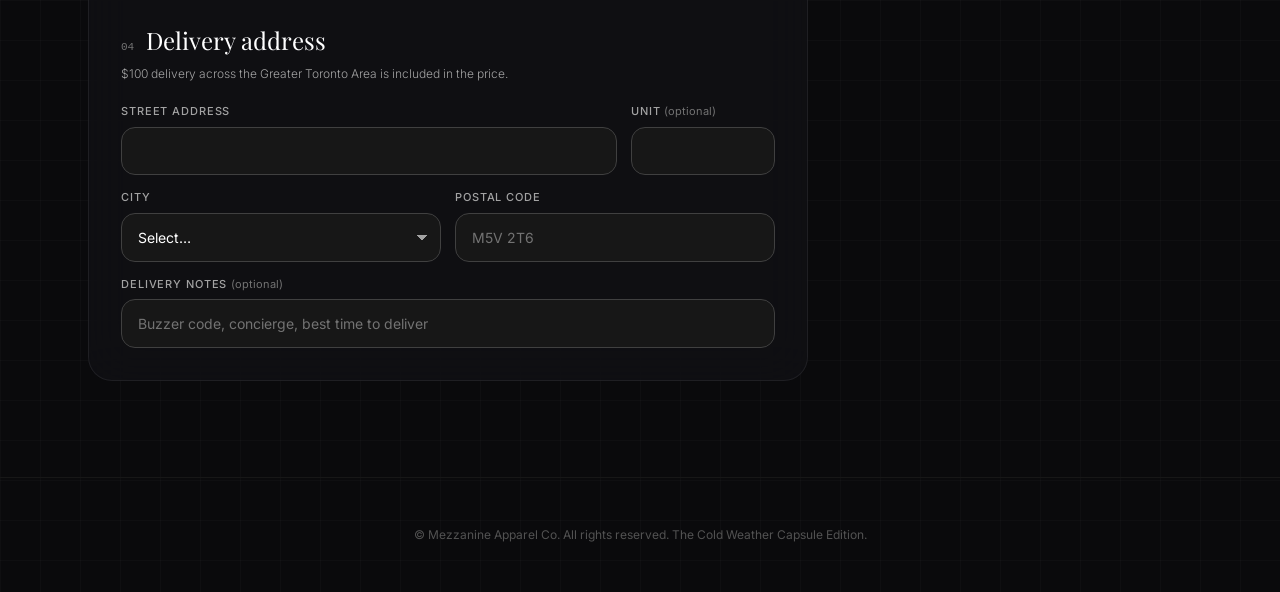
==== commit b77499f1: "Add files via upload" ====
--- a/order.html
+++ b/order.html
@@ -316,11 +316,11 @@
                 <!-- Right: summary -->
                 <aside class="o-summary o-card glass-panel">
                     <h2 class="o-sum-title">The Cold Weather Capsule</h2>
-                    <p class="o-sum-sub">180 looks, ready for anything. 15 high-quality garments.</p>
+                    <p class="o-sum-sub">180 looks, ready for anything.</p>
                     <ul class="o-list">
-                        <li>3 Outerwear + 4 Mid layers + 5 Base layers + 3 Pants</li>
+                        <li>15 high-quality garments</li>
                         <li>$100 delivery across the Greater Toronto Area, included in the price</li>
-                        <li>Hard-shell carry-on for secure delivery and eco-friendly unboxing</li>
+                        <li>Reusable storage tote for secure delivery and eco-friendly unboxing</li>
                     </ul>
                     <div class="o-lines">
                         <div class="o-line"><span>Capsule</span><span>$3,999.00</span></div>
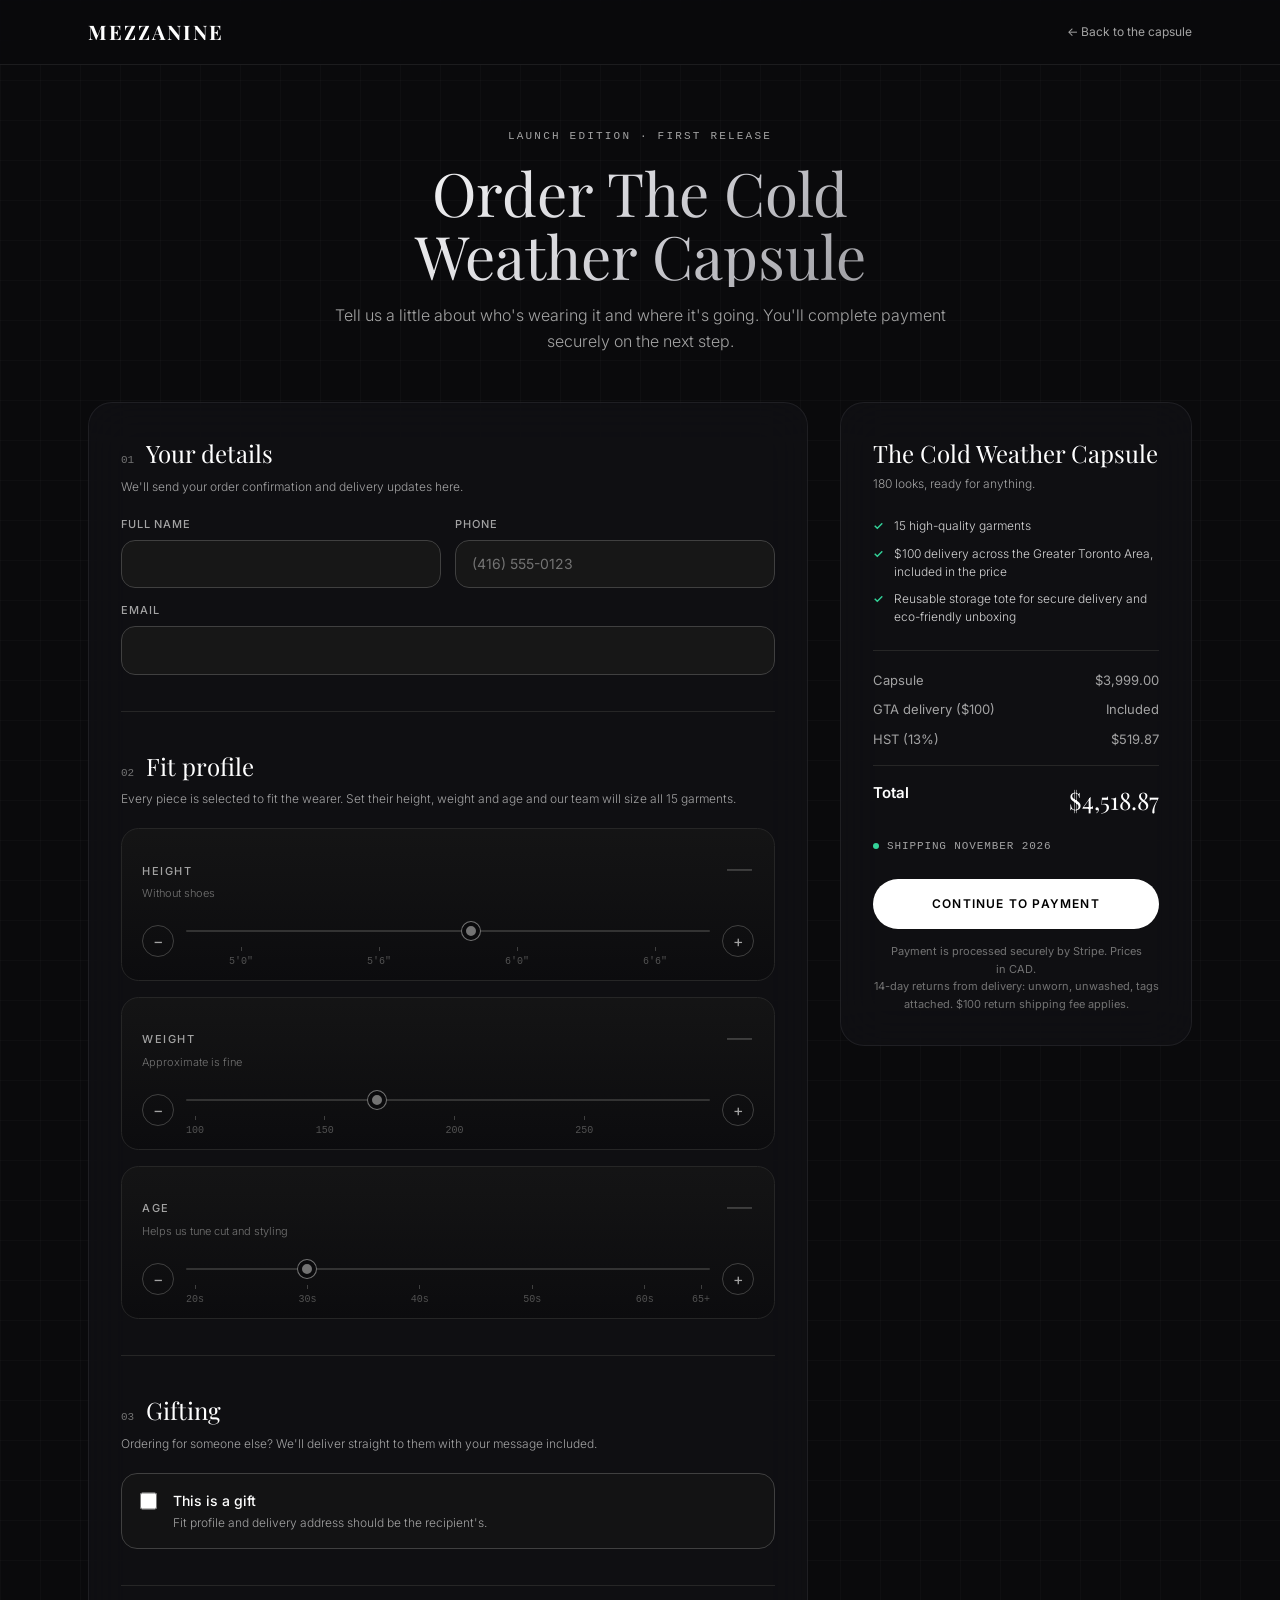
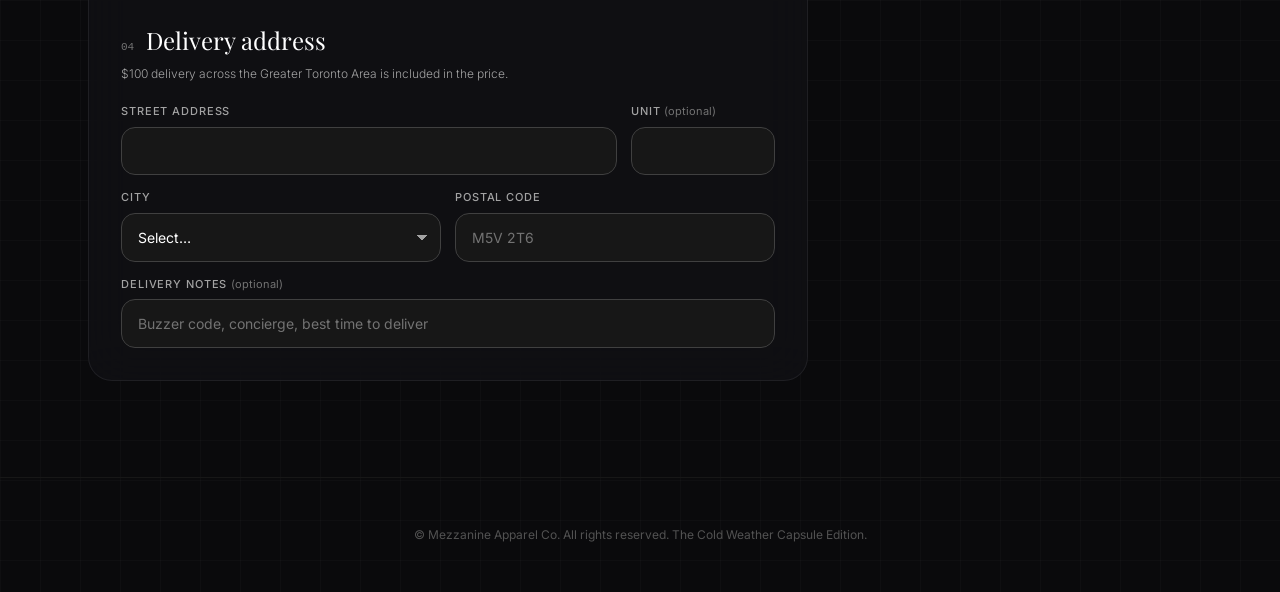
==== commit 2daef871: "Add files via upload" ====
--- a/order.html
+++ b/order.html
@@ -211,7 +211,7 @@
                                 <div class="fp-ctrl">
                                     <button type="button" class="fp-step" data-dir="-1" aria-label="Decrease weight">−</button>
                                     <div class="fp-track">
-                                        <input type="range" class="fp-range" id="weight" min="100" max="320" step="1" value="170">
+                                        <input type="range" class="fp-range" id="weight" min="100" max="295" step="5" value="170">
                                         <div class="fp-ticks" id="weight-ticks"></div>
                                     </div>
                                     <button type="button" class="fp-step" data-dir="1" aria-label="Increase weight">+</button>
@@ -227,14 +227,14 @@
                                     </div>
                                 </div>
                                 <div class="fp-ctrl">
-                                    <button type="button" class="fp-step" data-dir="-1" aria-label="Decrease age">−</button>
+                                    <button type="button" class="fp-step" data-dir="-1" aria-label="Younger age range">−</button>
                                     <div class="fp-track">
-                                        <input type="range" class="fp-range" id="age" min="16" max="80" step="1" value="32">
+                                        <input type="range" class="fp-range" id="age" min="20" max="65" step="5" value="30">
                                         <div class="fp-ticks" id="age-ticks"></div>
                                     </div>
-                                    <button type="button" class="fp-step" data-dir="1" aria-label="Increase age">+</button>
-                                </div>
-                                <p class="fp-err" data-for="age">Please set age.</p>
+                                    <button type="button" class="fp-step" data-dir="1" aria-label="Older age range">+</button>
+                                </div>
+                                <p class="fp-err" data-for="age">Please set an age range.</p>
                             </div>
                         </div>
                     </section>
@@ -374,6 +374,9 @@
         });
 
         /* ---------- Fit profile sliders ---------- */
+        const ageRange = (v) => (v >= 65 ? '65+' : `${v}–${v + 4}`);
+        const kg = (lb) => Math.round(lb * 0.45359237);
+        const weightRange = (v) => `${v}–${v + 4}`;
         const ftIn = (inches) => `${Math.floor(inches / 12)}′${inches % 12}″`;
         const MEASURES = {
             height: {
@@ -382,14 +385,14 @@
                 ticks: [[60, '5′0″'], [66, '5′6″', true], [72, '6′0″'], [78, '6′6″', true]]
             },
             weight: {
-                main: (v) => `${v}<small>lb</small>`,
-                alt: (v) => `${Math.round(v * 0.45359237)} KG`,
-                ticks: [[100, '100'], [150, '150', true], [200, '200'], [250, '250', true], [300, '300']]
+                main: (v) => `${weightRange(v)}<small>lb</small>`,
+                alt: (v) => `${kg(v)}–${kg(v + 4)} KG`,
+                ticks: [[100, '100'], [150, '150', true], [200, '200'], [250, '250', true]]
             },
             age: {
-                main: (v) => `${v}<small>yrs</small>`,
+                main: (v) => `${ageRange(v)}<small>yrs</small>`,
                 alt: () => '&nbsp;',
-                ticks: [[20, '20'], [30, '30', true], [40, '40'], [50, '50', true], [60, '60'], [70, '70', true]]
+                ticks: [[20, '20s'], [30, '30s', true], [40, '40s'], [50, '50s', true], [60, '60s'], [65, '65+', true]]
             }
         };
         const touched = { height: false, weight: false, age: false };
@@ -421,7 +424,7 @@
             el.addEventListener('keydown', () => { if (!touched[key]) touch(key); });
             $(`fp-${key}`).querySelectorAll('.fp-step').forEach((btn) => {
                 btn.addEventListener('click', () => {
-                    if (touched[key]) el.value = Math.min(max, Math.max(min, Number(el.value) + Number(btn.dataset.dir)));
+                    if (touched[key]) el.value = Math.min(max, Math.max(min, Number(el.value) + Number(btn.dataset.dir) * (Number(el.step) || 1)));
                     touch(key);
                 });
             });
@@ -497,8 +500,8 @@
             data.province = 'ON';
             const h = Number($('height').value), w = Number($('weight').value);
             data.height = `${ftIn(h).replace('′', "'").replace('″', '"')} (${Math.round(h * 2.54)} cm)`;
-            data.weight = `${w} lb (${Math.round(w * 0.45359237)} kg)`;
-            data.age = $('age').value;
+            data.weight = `${w}–${w + 4} lb (${kg(w)}–${kg(w + 4)} kg)`;
+            data.age = ageRange(Number($('age').value));
             data.order_reference = ref;
             data.product = 'The Cold Weather Capsule — $3,999 CAD + HST';
             data._subject = `New order ${ref} — ${data.name}`;
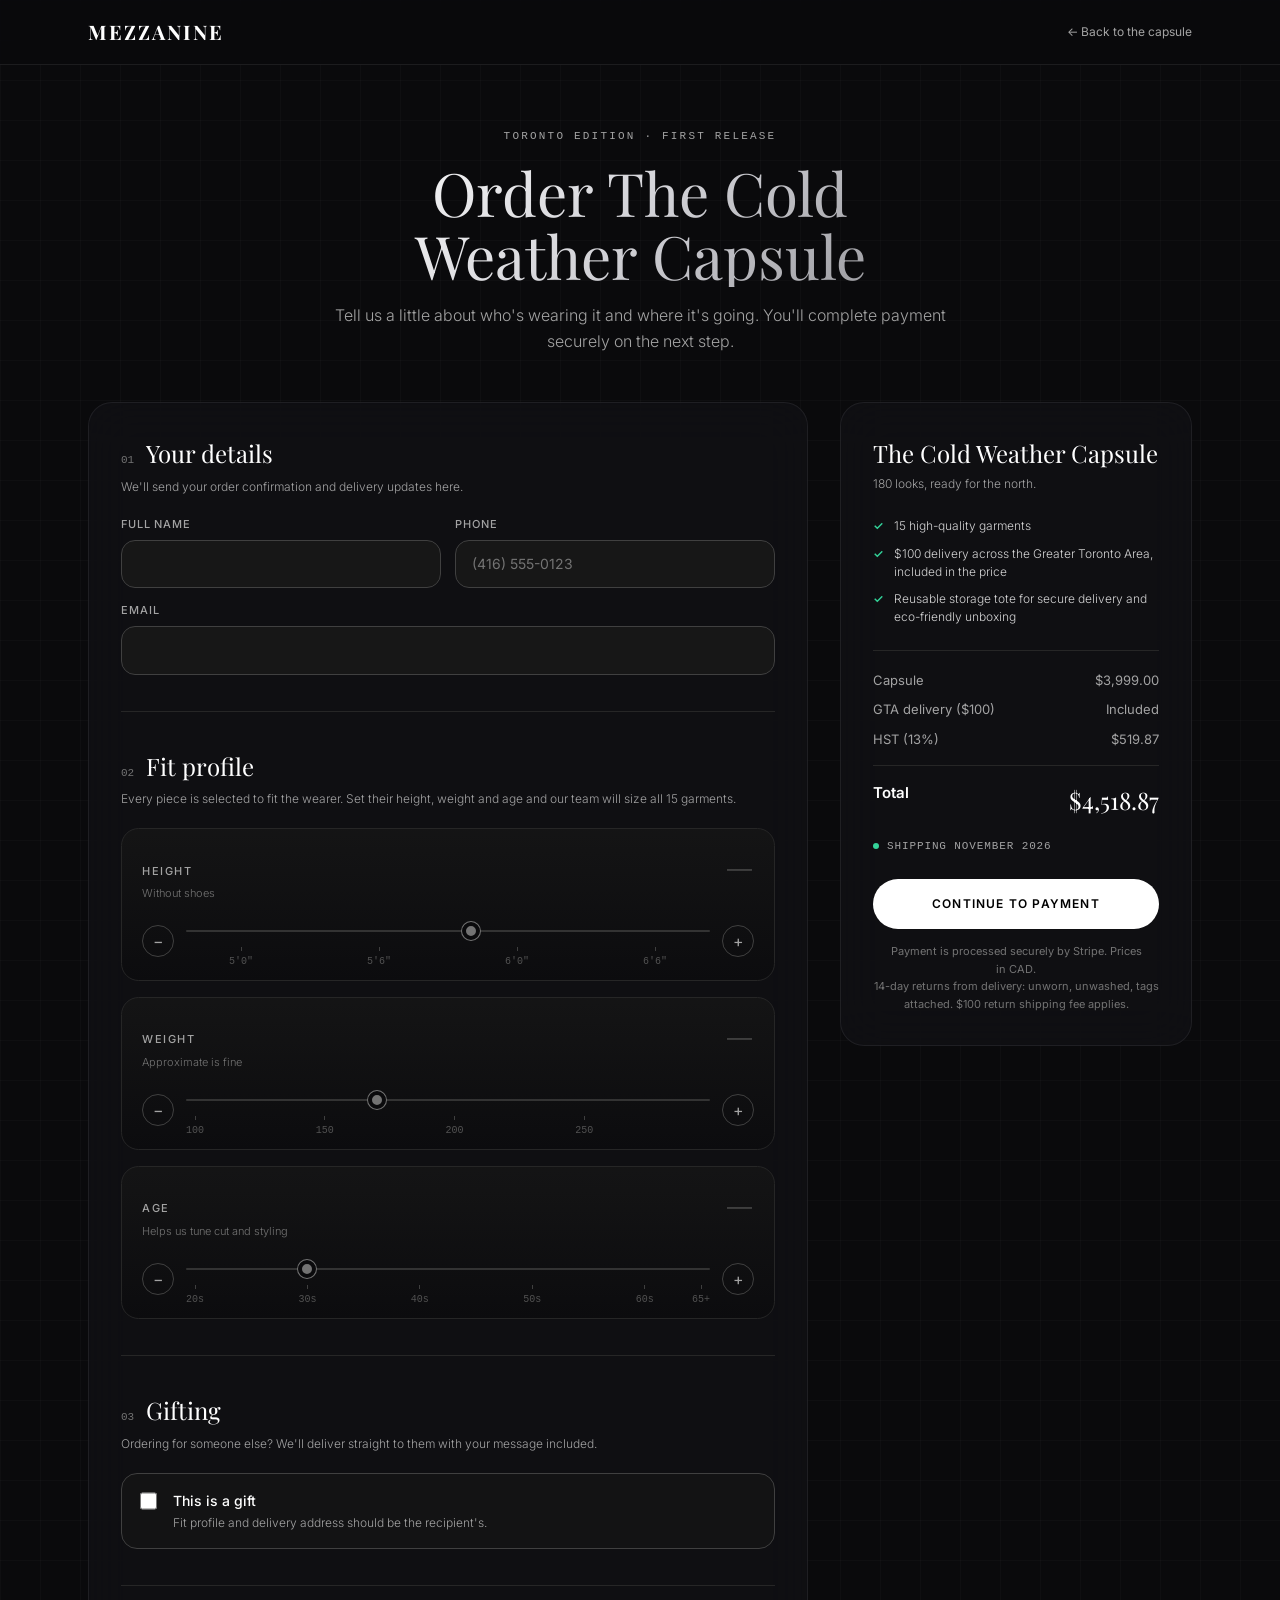
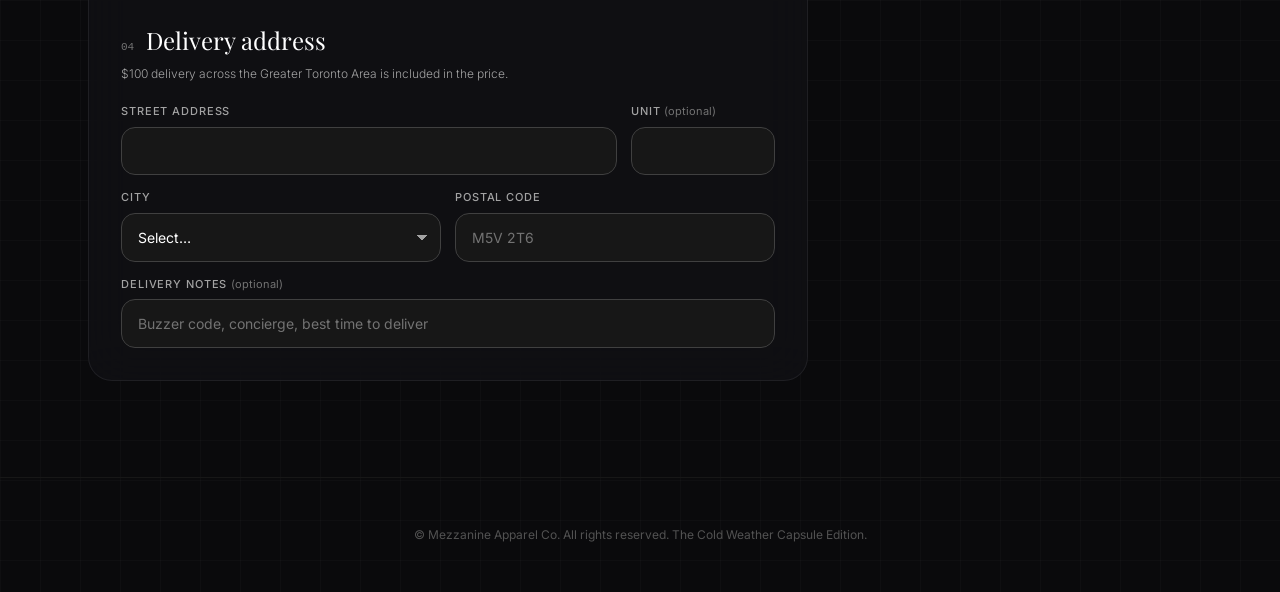
==== commit a13696da: "Add files via upload" ====
--- a/order.html
+++ b/order.html
@@ -143,7 +143,7 @@
 
     <main class="o-wrap">
         <header class="o-head">
-            <span class="o-eyebrow">Launch Edition · First Release</span>
+            <span class="o-eyebrow">Toronto Edition · First Release</span>
             <h1 class="o-title text-gradient-serif">Order The Cold Weather Capsule</h1>
             <p class="o-sub">Tell us a little about who's wearing it and where it's going. You'll complete payment securely on the next step.</p>
         </header>
@@ -316,7 +316,7 @@
                 <!-- Right: summary -->
                 <aside class="o-summary o-card glass-panel">
                     <h2 class="o-sum-title">The Cold Weather Capsule</h2>
-                    <p class="o-sum-sub">180 looks, ready for anything.</p>
+                    <p class="o-sum-sub">180 looks, ready for the north.</p>
                     <ul class="o-list">
                         <li>15 high-quality garments</li>
                         <li>$100 delivery across the Greater Toronto Area, included in the price</li>
--- a/styles.css
+++ b/styles.css
@@ -35,6 +35,7 @@
 .look-shuffle:hover{background:rgba(10,10,12,.65);border-color:rgba(255,255,255,.45);transform:scale(1.05)}
 .look-shuffle:focus-visible{outline:2px solid #fff;outline-offset:2px}
 .look-shuffle.spin svg{animation:lookSpin .5s ease-out}
+.look-shuffle.loading svg{animation:lookSpin .7s linear infinite}
 @keyframes lookSpin{from{transform:rotate(0)}to{transform:rotate(360deg)}}
 @media (prefers-reduced-motion:reduce){.look-shuffle.spin svg{animation:none}}
 
@@ -65,3 +66,6 @@
 .occasion-spin-word.is-leaving{transform:translateY(-100%);opacity:0}
 .occasion-spin-word.is-entering{transform:translateY(100%);opacity:0;transition:none}
 @media (min-width:768px){.math-eq-formula{font-size:.9rem}.occasion-spin-window{height:2.4rem}.occasion-spin-word{font-size:1.9rem;line-height:2.4rem}}
+.math-photo{margin:0 0 1rem;border-radius:1rem;overflow:hidden;border:1px solid #262626;aspect-ratio:4/3;background:#171717}
+.math-photo img{display:block;width:100%;height:100%;object-fit:cover;object-position:50% 30%}
+@media (min-width:640px){.math-photo{aspect-ratio:16/9}}
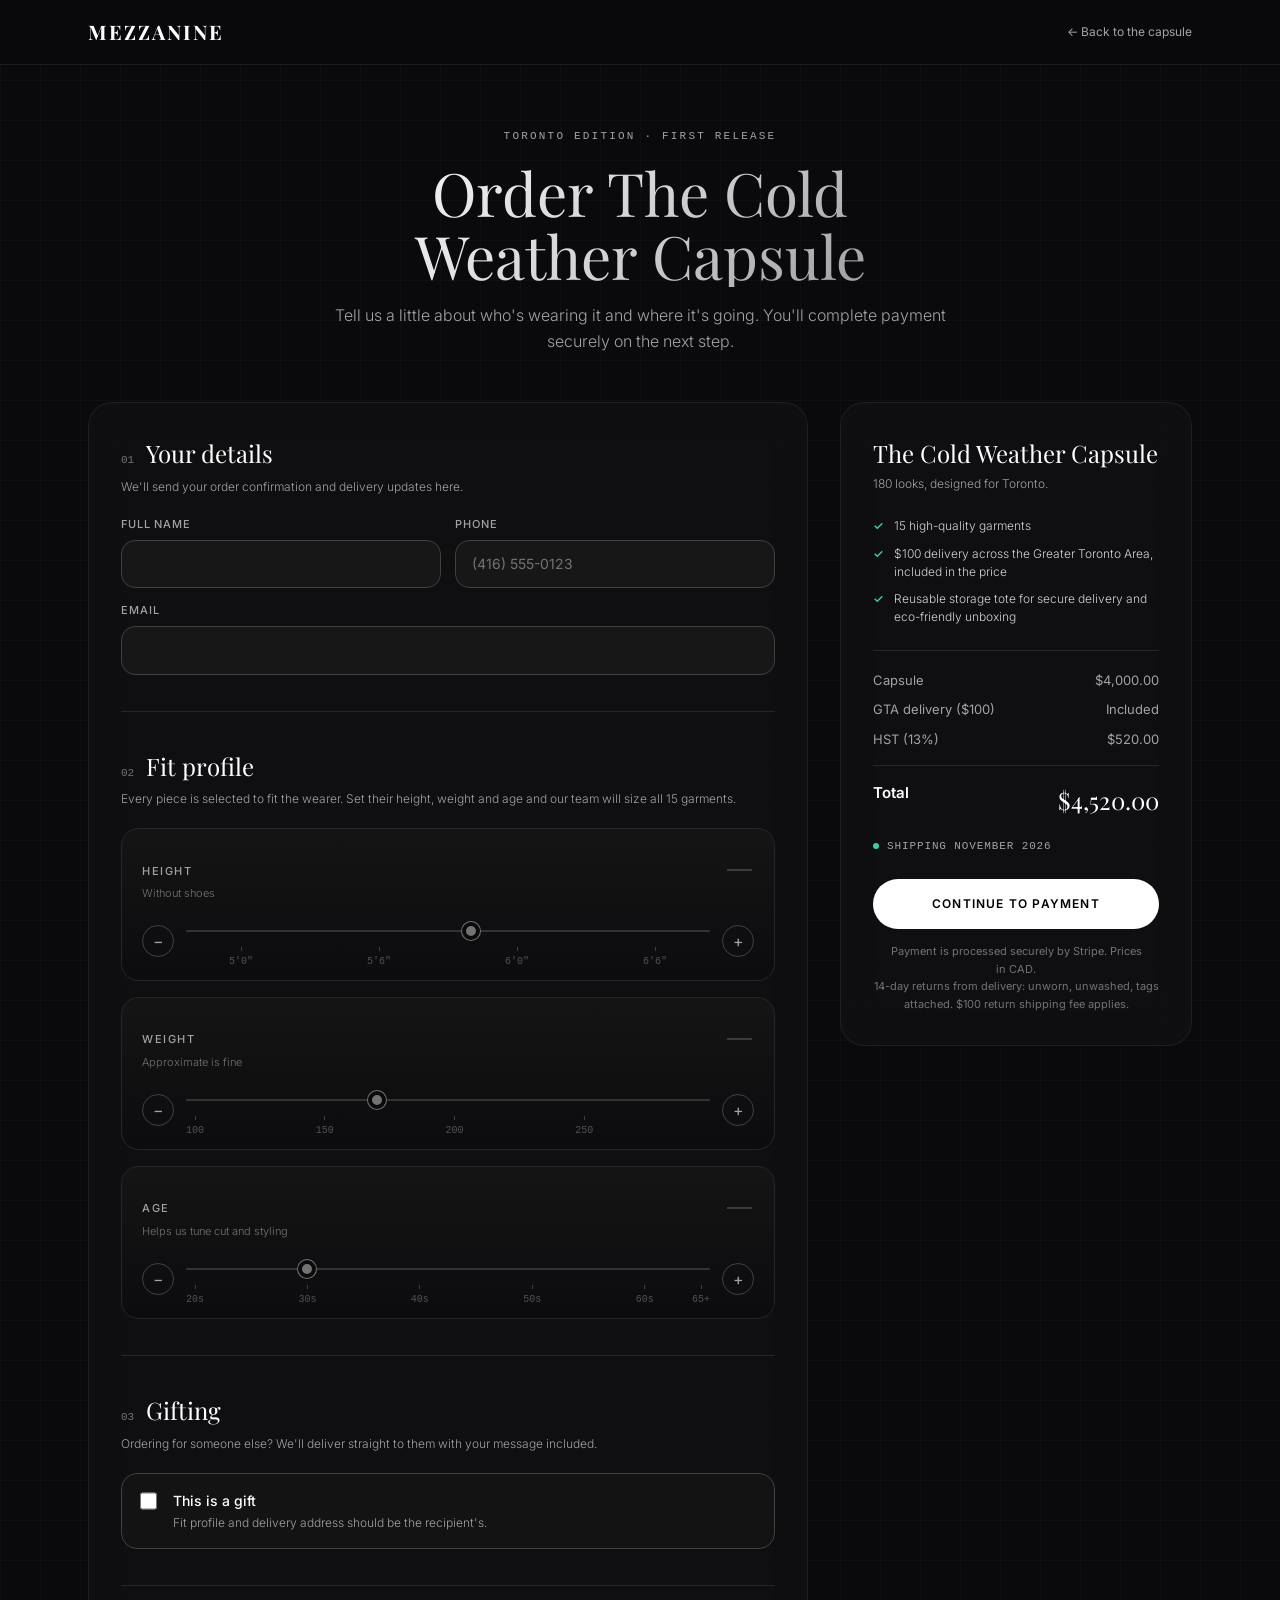
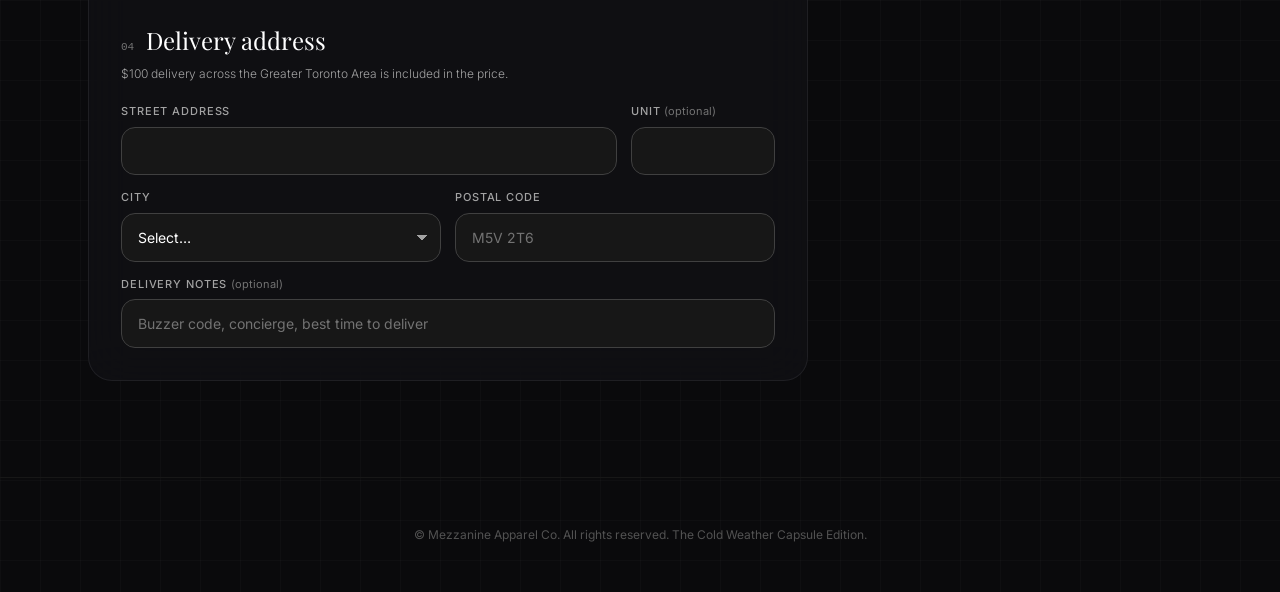
==== commit ba1e5090: "Add files via upload" ====
--- a/order.html
+++ b/order.html
@@ -316,17 +316,17 @@
                 <!-- Right: summary -->
                 <aside class="o-summary o-card glass-panel">
                     <h2 class="o-sum-title">The Cold Weather Capsule</h2>
-                    <p class="o-sum-sub">180 looks, ready for the north.</p>
+                    <p class="o-sum-sub">180 looks, designed for Toronto.</p>
                     <ul class="o-list">
                         <li>15 high-quality garments</li>
                         <li>$100 delivery across the Greater Toronto Area, included in the price</li>
                         <li>Reusable storage tote for secure delivery and eco-friendly unboxing</li>
                     </ul>
                     <div class="o-lines">
-                        <div class="o-line"><span>Capsule</span><span>$3,999.00</span></div>
+                        <div class="o-line"><span>Capsule</span><span>$4,000.00</span></div>
                         <div class="o-line"><span>GTA delivery ($100)</span><span>Included</span></div>
-                        <div class="o-line"><span>HST (13%)</span><span>$519.87</span></div>
-                        <div class="o-line total"><span>Total</span><span>$4,518.87</span></div>
+                        <div class="o-line"><span>HST (13%)</span><span>$520.00</span></div>
+                        <div class="o-line total"><span>Total</span><span>$4,520.00</span></div>
                     </div>
                     <div class="o-ship">Shipping November 2026</div>
                     <button type="submit" class="o-btn" id="submit-btn">Continue to payment</button>
@@ -346,7 +346,7 @@
            ------------------------------------------------------------
            STRIPE_PAYMENT_LINK: the Payment Link URL from your Stripe
              dashboard (Payment Links → New → The Cold Weather Capsule,
-             $3,999 CAD, with HST handled by Stripe Tax or a tax rate).
+             $4,000 CAD, with HST handled by Stripe Tax or a tax rate).
              e.g. 'https://buy.stripe.com/abc123XYZ'
            ORDER_DETAILS_ENDPOINT: where the fit profile / address /
              gift details are sent, e.g. a Formspree form URL
@@ -503,7 +503,7 @@
             data.weight = `${w}–${w + 4} lb (${kg(w)}–${kg(w + 4)} kg)`;
             data.age = ageRange(Number($('age').value));
             data.order_reference = ref;
-            data.product = 'The Cold Weather Capsule — $3,999 CAD + HST';
+            data.product = 'The Cold Weather Capsule — $4,000 CAD + HST';
             data._subject = `New order ${ref} — ${data.name}`;
 
             if (!STRIPE_PAYMENT_LINK || !ORDER_DETAILS_ENDPOINT) {
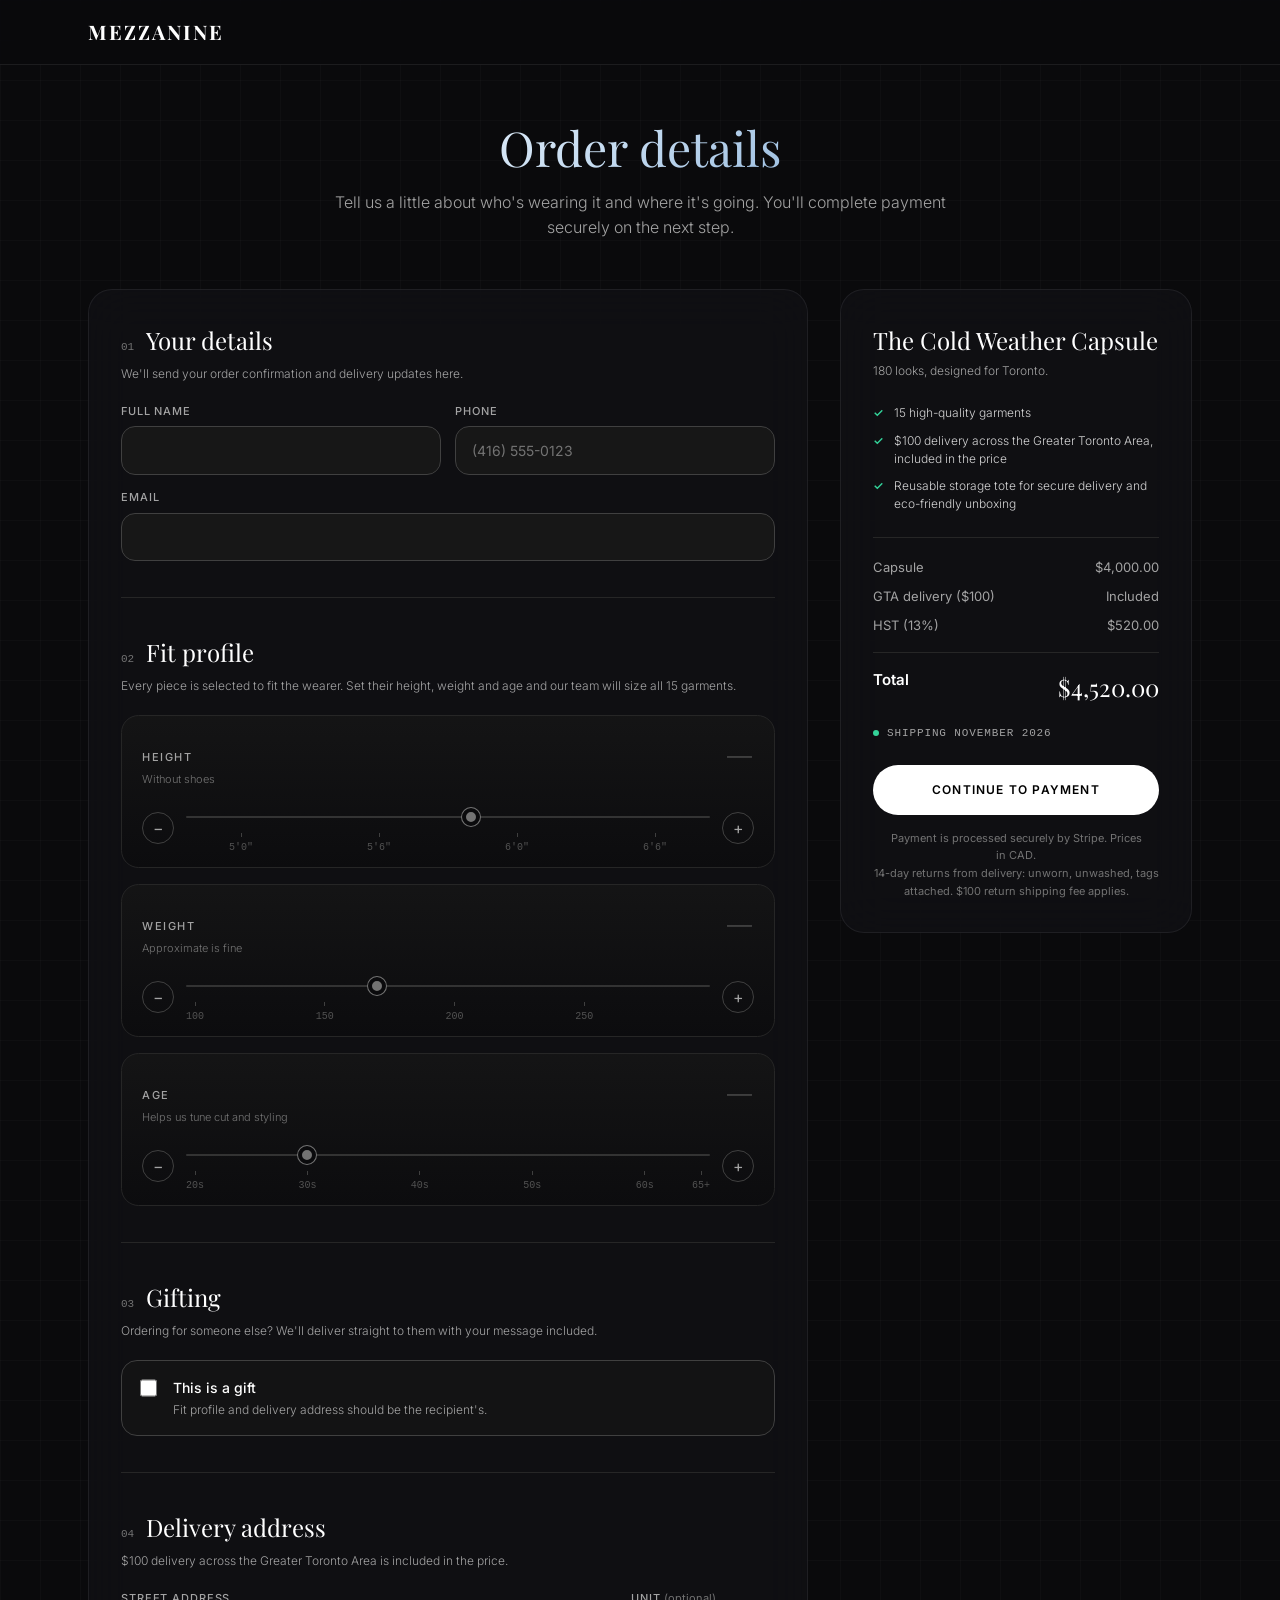
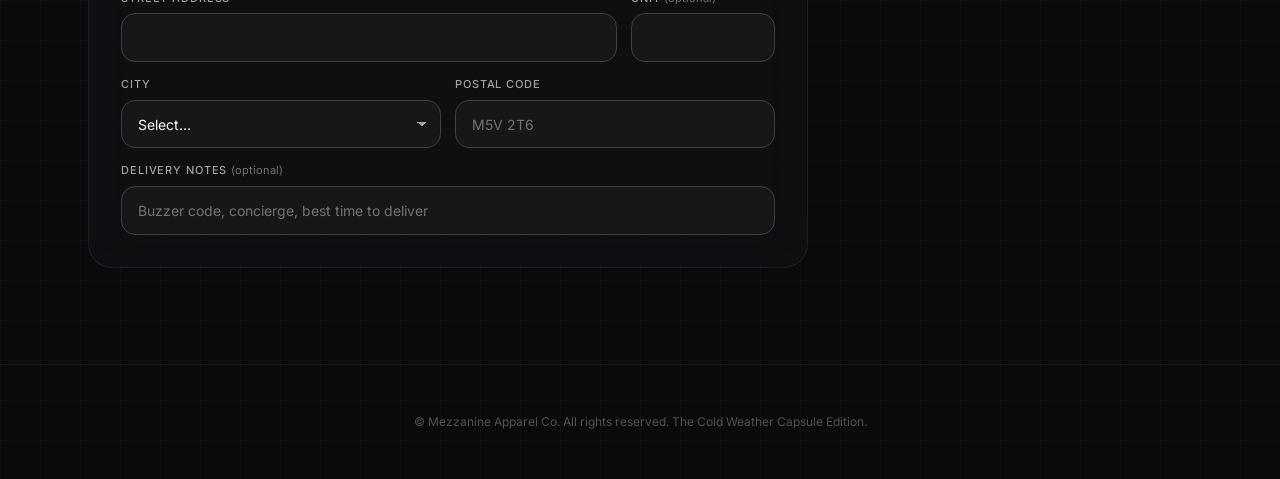
==== commit eced4901: "Add files via upload" ====
--- a/order.html
+++ b/order.html
@@ -14,13 +14,11 @@
         .o-nav { position: sticky; top: 0; z-index: 50; }
         .o-nav-inner { max-width: 72rem; margin: 0 auto; padding: 0 1.5rem; height: 4rem; display: flex; align-items: center; justify-content: space-between; font-size: 12px; }
         .o-brand { font-family: 'Playfair Display', serif; font-size: 1.25rem; letter-spacing: .1em; font-weight: 700; color: #fff; }
-        .o-back { color: #a3a3a3; transition: color .2s; }
-        .o-back:hover { color: #fff; }
 
         .o-wrap { max-width: 72rem; margin: 0 auto; padding: 3.5rem 1.5rem 6rem; }
         .o-head { text-align: center; max-width: 40rem; margin: 0 auto 3rem; }
-        .o-eyebrow { font-family: ui-monospace, SFMono-Regular, Menlo, monospace; font-size: 11px; letter-spacing: .2em; text-transform: uppercase; color: #a3a3a3; }
-        .o-title { font-family: 'Playfair Display', serif; font-size: clamp(2.25rem, 6vw, 3.75rem); line-height: 1.05; margin: 1rem 0; }
+        .o-title { font-family: 'Playfair Display', serif; font-size: clamp(1.875rem, 5vw, 3rem); line-height: 1.1; margin: 0 0 1rem; }
+        .o-title-blue { background: linear-gradient(135deg, #f4f9ff 0%, #c6dcf1 45%, #7fa9d4 100%); -webkit-background-clip: text; background-clip: text; -webkit-text-fill-color: transparent; }
         .o-sub { color: #a3a3a3; font-weight: 300; font-size: 1rem; line-height: 1.6; }
 
         .o-grid { display: grid; grid-template-columns: 1fr; gap: 2rem; align-items: start; }
@@ -137,14 +135,12 @@
     <nav class="o-nav glass-nav">
         <div class="o-nav-inner">
             <a href="index.html" class="o-brand">MEZZANINE</a>
-            <a href="index.html" class="o-back">← Back to the capsule</a>
         </div>
     </nav>
 
     <main class="o-wrap">
         <header class="o-head">
-            <span class="o-eyebrow">Toronto Edition · First Release</span>
-            <h1 class="o-title text-gradient-serif">Order The Cold Weather Capsule</h1>
+            <h1 class="o-title o-title-blue">Order details</h1>
             <p class="o-sub">Tell us a little about who's wearing it and where it's going. You'll complete payment securely on the next step.</p>
         </header>
 
